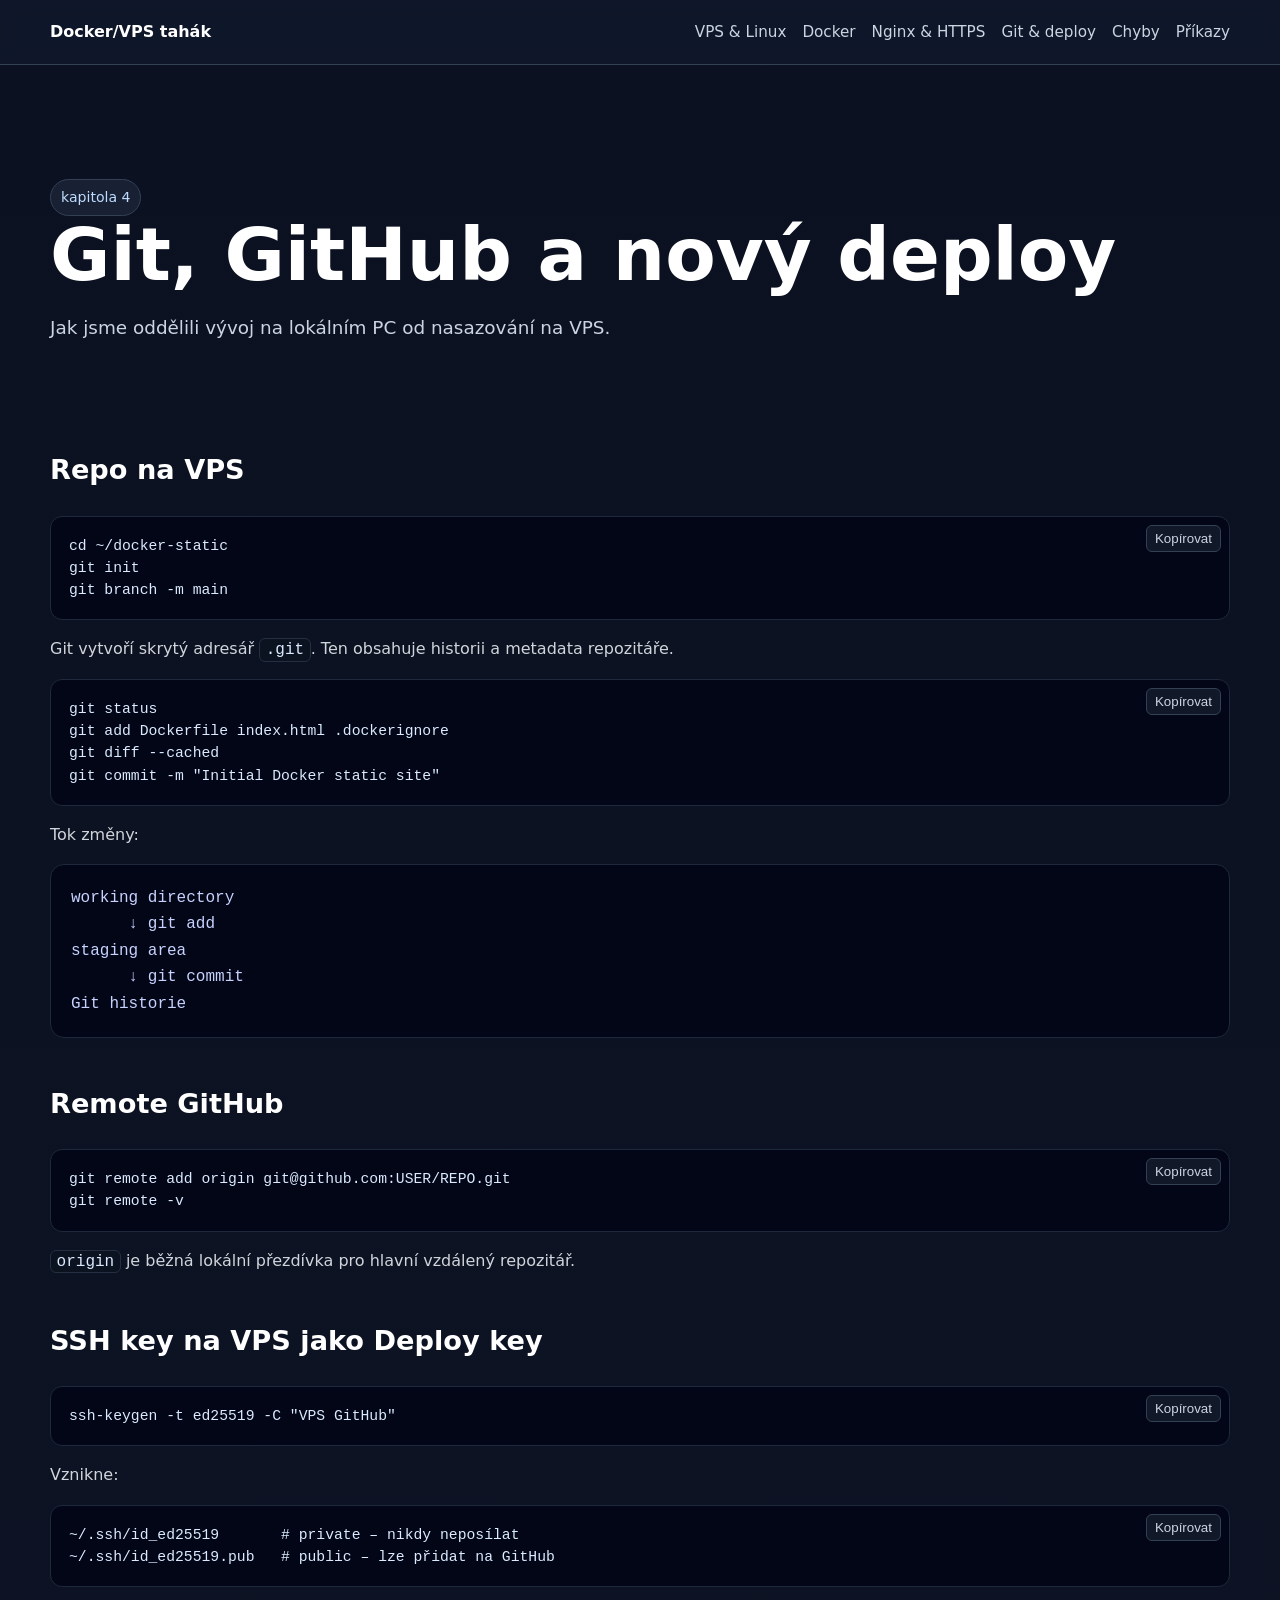
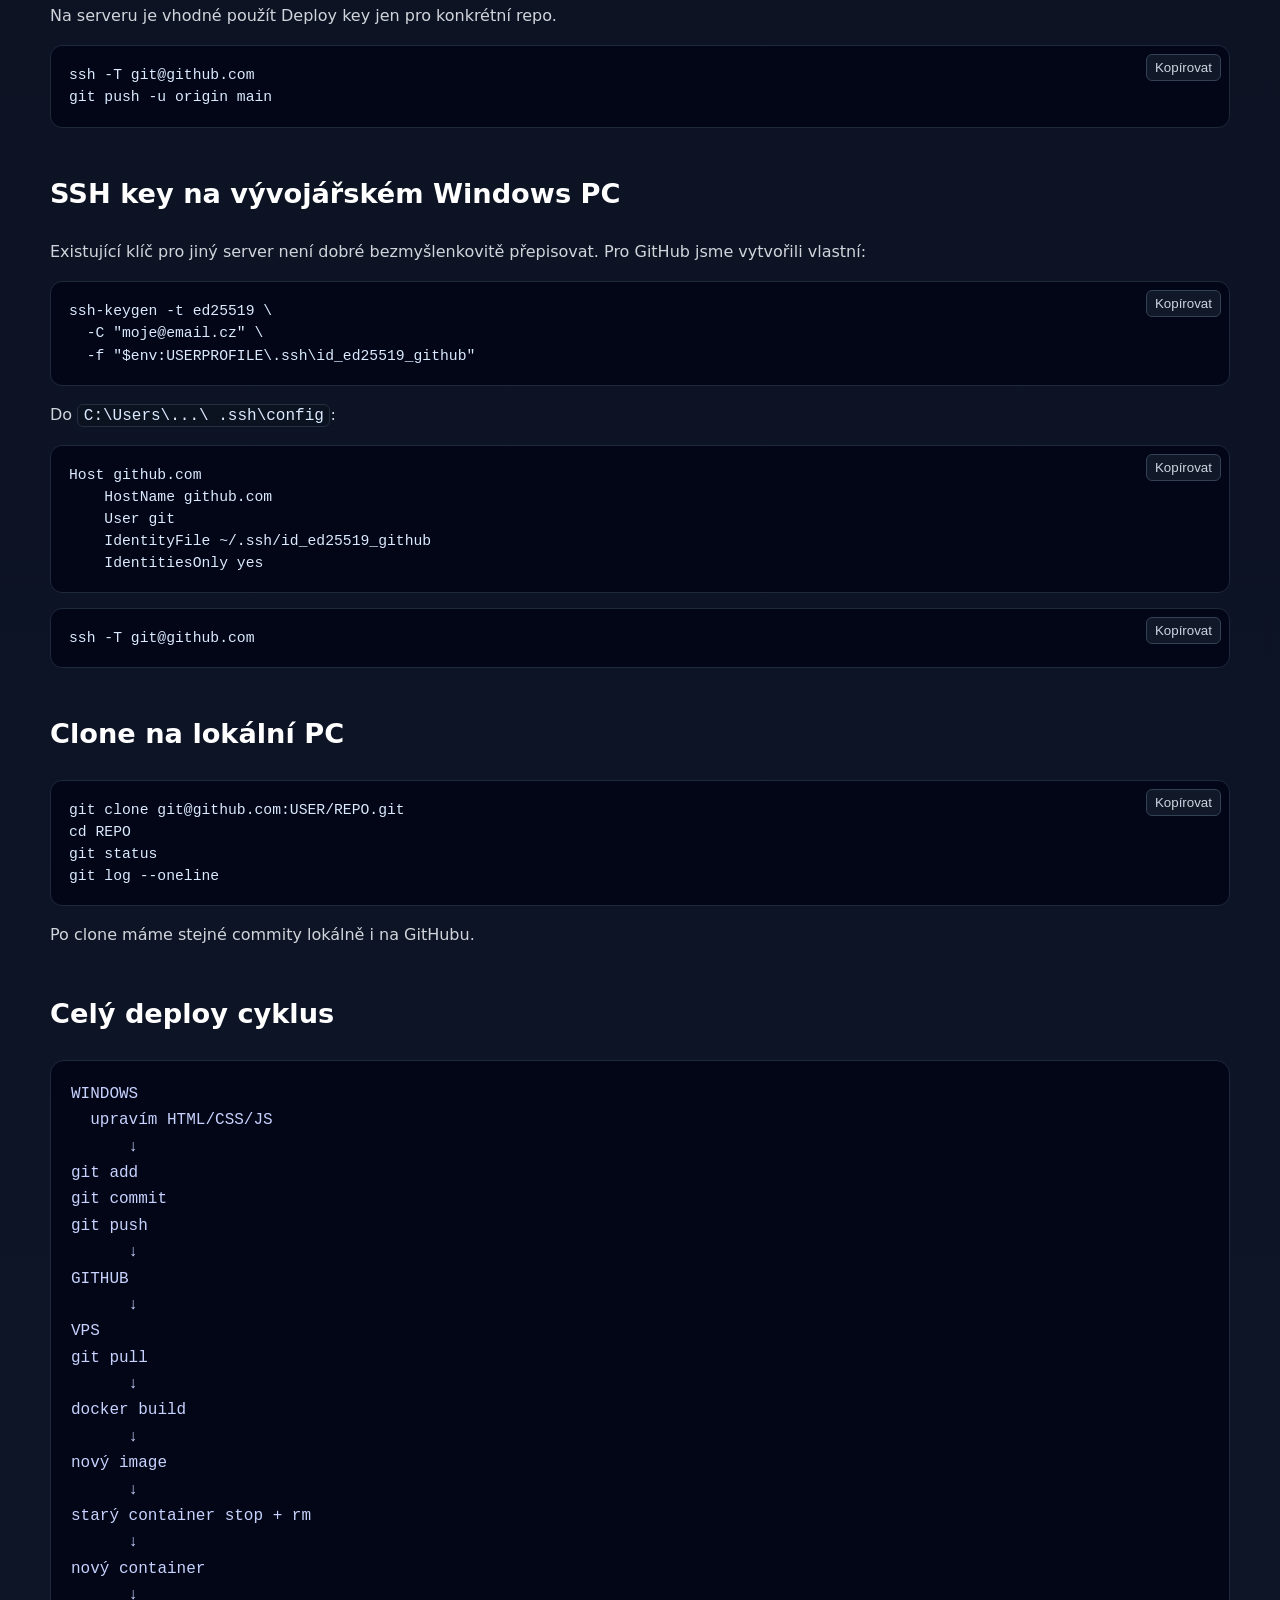
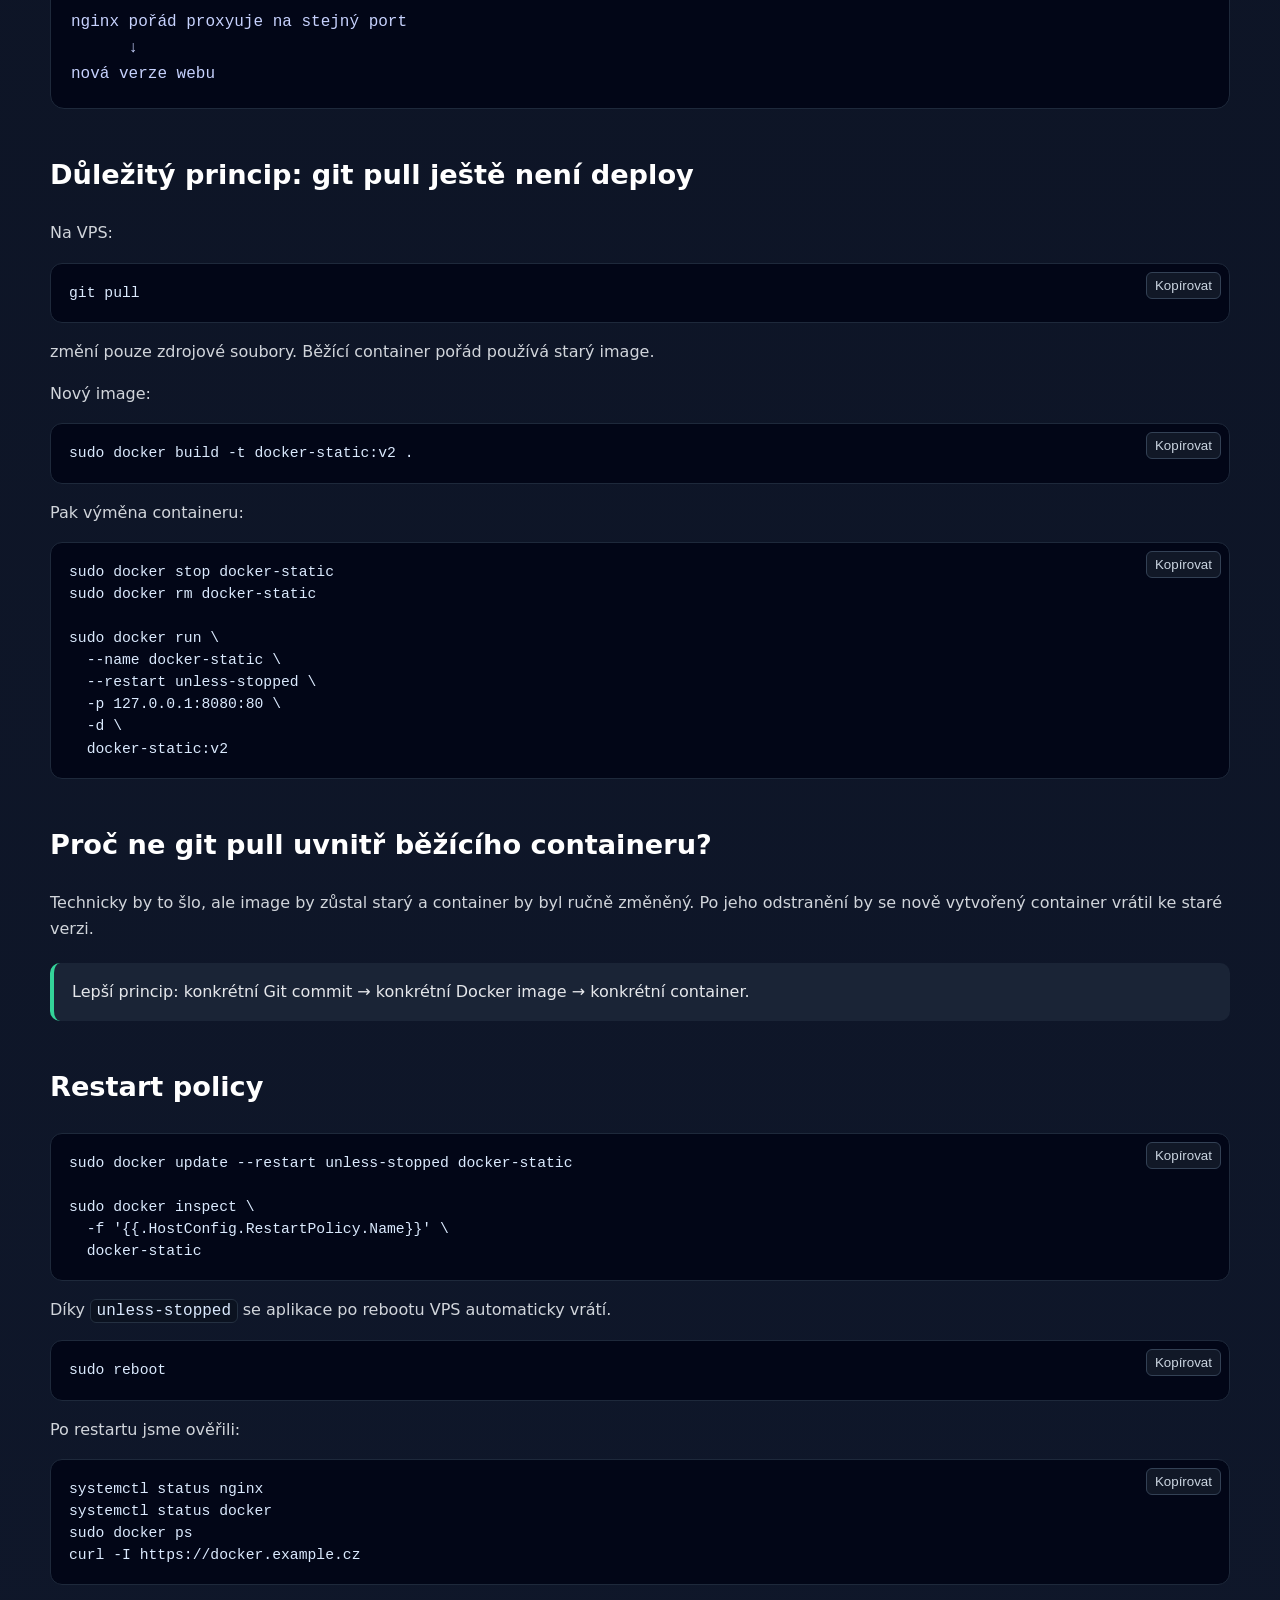
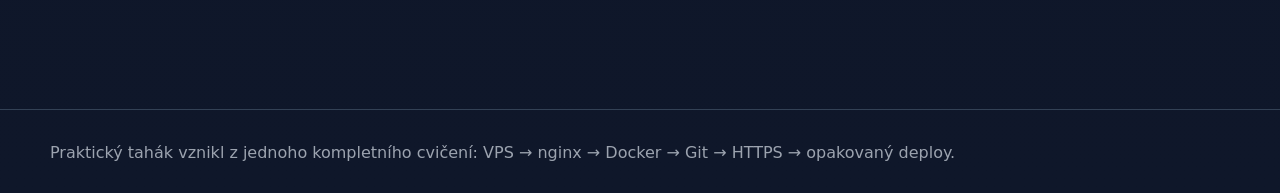
==== site/git-deploy.html @ 959956be "první commit, statické stránky projektu + css" ====
<!doctype html>
<html lang="cs">
<head>
  <meta charset="utf-8">
  <meta name="viewport" content="width=device-width,initial-scale=1">
  <title>Git & deploy – Docker/VPS tahák</title>
  <link rel="stylesheet" href="assets/style.css">
</head>
<body>

<header>
  <div class="wrap nav">
    <a class="brand" href="index.html">Docker/VPS tahák</a>
    <nav>
      <ul>
        <li><a href="vps-linux.html">VPS & Linux</a></li>
        <li><a href="docker.html">Docker</a></li>
        <li><a href="nginx-https.html">Nginx & HTTPS</a></li>
        <li><a href="git-deploy.html">Git & deploy</a></li>
        <li><a href="troubleshooting.html">Chyby</a></li>
        <li><a href="prikazy.html">Příkazy</a></li>
      </ul>
    </nav>
  </div>
</header>

<main class="wrap">

<section class="hero">
  <span class="badge">kapitola 4</span>
  <h1>Git, GitHub a nový deploy</h1>
  <p>Jak jsme oddělili vývoj na lokálním PC od nasazování na VPS.</p>
</section>

<section>
  <h2>Repo na VPS</h2>
  <pre><code>cd ~/docker-static
git init
git branch -m main</code></pre>
  <p>Git vytvoří skrytý adresář <code>.git</code>. Ten obsahuje historii a metadata repozitáře.</p>
  <pre><code>git status
git add Dockerfile index.html .dockerignore
git diff --cached
git commit -m "Initial Docker static site"</code></pre>
  <p>
    Tok změny:
  </p>
  <div class="arch">working directory
      ↓ git add
staging area
      ↓ git commit
Git historie</div>
</section>

<section>
  <h2>Remote GitHub</h2>
  <pre><code>git remote add origin git@github.com:USER/REPO.git
git remote -v</code></pre>
  <p>
    <code>origin</code> je běžná lokální přezdívka pro hlavní vzdálený repozitář.
  </p>
</section>

<section>
  <h2>SSH key na VPS jako Deploy key</h2>
  <pre><code>ssh-keygen -t ed25519 -C "VPS GitHub"</code></pre>
  <p>Vznikne:</p>
  <pre><code>~/.ssh/id_ed25519       # private – nikdy neposílat
~/.ssh/id_ed25519.pub   # public – lze přidat na GitHub</code></pre>
  <p>
    Na serveru je vhodné použít Deploy key jen pro konkrétní repo.
  </p>
  <pre><code>ssh -T git@github.com
git push -u origin main</code></pre>
</section>

<section>
  <h2>SSH key na vývojářském Windows PC</h2>
  <p>
    Existující klíč pro jiný server není dobré bezmyšlenkovitě přepisovat.
    Pro GitHub jsme vytvořili vlastní:
  </p>
  <pre><code>ssh-keygen -t ed25519 \
  -C "moje@email.cz" \
  -f "$env:USERPROFILE\.ssh\id_ed25519_github"</code></pre>
  <p>Do <code>C:\Users\...\ .ssh\config</code>:</p>
  <pre><code>Host github.com
    HostName github.com
    User git
    IdentityFile ~/.ssh/id_ed25519_github
    IdentitiesOnly yes</code></pre>
  <pre><code>ssh -T git@github.com</code></pre>
</section>

<section>
  <h2>Clone na lokální PC</h2>
  <pre><code>git clone git@github.com:USER/REPO.git
cd REPO
git status
git log --oneline</code></pre>
  <p>
    Po clone máme stejné commity lokálně i na GitHubu.
  </p>
</section>

<section>
  <h2>Celý deploy cyklus</h2>
  <div class="arch">WINDOWS
  upravím HTML/CSS/JS
      ↓
git add
git commit
git push
      ↓
GITHUB
      ↓
VPS
git pull
      ↓
docker build
      ↓
nový image
      ↓
starý container stop + rm
      ↓
nový container
      ↓
nginx pořád proxyuje na stejný port
      ↓
nová verze webu</div>
</section>

<section>
  <h2>Důležitý princip: git pull ještě není deploy</h2>
  <p>Na VPS:</p>
  <pre><code>git pull</code></pre>
  <p>změní pouze zdrojové soubory. Běžící container pořád používá starý image.</p>
  <p>Nový image:</p>
  <pre><code>sudo docker build -t docker-static:v2 .</code></pre>
  <p>Pak výměna containeru:</p>
  <pre><code>sudo docker stop docker-static
sudo docker rm docker-static

sudo docker run \
  --name docker-static \
  --restart unless-stopped \
  -p 127.0.0.1:8080:80 \
  -d \
  docker-static:v2</code></pre>
</section>

<section>
  <h2>Proč ne git pull uvnitř běžícího containeru?</h2>
  <p>
    Technicky by to šlo, ale image by zůstal starý a container by byl ručně změněný.
    Po jeho odstranění by se nově vytvořený container vrátil ke staré verzi.
  </p>
  <div class="callout good">
    Lepší princip: konkrétní Git commit → konkrétní Docker image → konkrétní container.
  </div>
</section>

<section>
  <h2>Restart policy</h2>
  <pre><code>sudo docker update --restart unless-stopped docker-static

sudo docker inspect \
  -f '{{.HostConfig.RestartPolicy.Name}}' \
  docker-static</code></pre>
  <p>
    Díky <code>unless-stopped</code> se aplikace po rebootu VPS automaticky vrátí.
  </p>
  <pre><code>sudo reboot</code></pre>
  <p>Po restartu jsme ověřili:</p>
  <pre><code>systemctl status nginx
systemctl status docker
sudo docker ps
curl -I https://docker.example.cz</code></pre>
</section>

</main>

<footer class="footer">
  <div class="wrap">
    Praktický tahák vznikl z jednoho kompletního cvičení: VPS → nginx → Docker → Git → HTTPS → opakovaný deploy.
  </div>
</footer>
<script src="assets/app.js"></script>

</body>
</html>
---- site/assets/style.css ----
:root {
  --bg: #0f172a;
  --panel: #111827;
  --panel-2: #1f2937;
  --text: #e5e7eb;
  --muted: #9ca3af;
  --accent: #60a5fa;
  --accent-2: #34d399;
  --warn: #fbbf24;
  --danger: #f87171;
  --border: #334155;
  --code: #020617;
  --max: 1180px;
}
* { box-sizing: border-box; }
html { scroll-behavior: smooth; }
body {
  margin: 0;
  font-family: Inter, ui-sans-serif, system-ui, -apple-system, BlinkMacSystemFont, "Segoe UI", sans-serif;
  background: linear-gradient(180deg, #0b1120 0%, var(--bg) 100%);
  color: var(--text);
  line-height: 1.65;
}
a { color: #93c5fd; text-decoration: none; }
a:hover { text-decoration: underline; }
.wrap { width: min(var(--max), calc(100% - 32px)); margin: 0 auto; }
header {
  border-bottom: 1px solid var(--border);
  background: rgba(15, 23, 42, .94);
  position: sticky;
  top: 0;
  z-index: 10;
  backdrop-filter: blur(8px);
}
.nav {
  display: flex;
  align-items: center;
  justify-content: space-between;
  gap: 24px;
  min-height: 64px;
}
.brand { font-weight: 800; color: white; }
nav ul { list-style: none; display: flex; gap: 16px; padding: 0; margin: 0; flex-wrap: wrap; }
nav a { color: #cbd5e1; font-size: .95rem; }
.hero { padding: 70px 0 42px; }
.hero h1 { font-size: clamp(2.2rem, 7vw, 4.6rem); line-height: 1.05; margin: 0 0 20px; }
.hero p { max-width: 850px; color: #cbd5e1; font-size: 1.15rem; }
.badge {
  display: inline-block; padding: 6px 10px; border: 1px solid var(--border);
  border-radius: 999px; color: #bfdbfe; background: rgba(30, 41, 59, .7); font-size: .88rem;
}
main { padding-bottom: 80px; }
section { margin: 44px 0; }
h1,h2,h3 { color: white; }
h2 { margin-top: 0; font-size: 1.7rem; }
h3 { margin-top: 30px; }
p, li { color: #d1d5db; }
.grid {
  display: grid;
  grid-template-columns: repeat(2, minmax(0, 1fr));
  gap: 18px;
}
.card {
  background: rgba(17,24,39,.88);
  border: 1px solid var(--border);
  border-radius: 16px;
  padding: 22px;
}
.card h3 { margin-top: 0; }
.callout {
  border-left: 4px solid var(--accent);
  background: rgba(30,41,59,.75);
  padding: 16px 18px;
  border-radius: 10px;
  margin: 20px 0;
}
.callout.warn { border-left-color: var(--warn); }
.callout.good { border-left-color: var(--accent-2); }
.callout.danger { border-left-color: var(--danger); }
pre {
  position: relative;
  overflow-x: auto;
  background: var(--code);
  border: 1px solid #1e293b;
  border-radius: 12px;
  padding: 18px;
  color: #dbeafe;
  line-height: 1.5;
  font-size: .92rem;
}
code { font-family: "Cascadia Code", "SFMono-Regular", Consolas, monospace; }
:not(pre) > code {
  background: #0b1220;
  border: 1px solid #243041;
  padding: .1em .35em;
  border-radius: 6px;
  color: #dbeafe;
}
table {
  width: 100%;
  border-collapse: collapse;
  background: rgba(17,24,39,.72);
  border-radius: 12px;
  overflow: hidden;
}
th, td {
  border-bottom: 1px solid var(--border);
  padding: 12px 14px;
  text-align: left;
  vertical-align: top;
}
th { background: #1e293b; color: white; }
.arch {
  white-space: pre;
  overflow-x: auto;
  font-family: "Cascadia Code", Consolas, monospace;
  background: #020617;
  border: 1px solid #1e293b;
  padding: 20px;
  border-radius: 14px;
  color: #c7d2fe;
}
.step {
  display: grid;
  grid-template-columns: 42px 1fr;
  gap: 12px;
  margin: 16px 0;
}
.step-num {
  width: 34px; height: 34px; border-radius: 50%;
  display: grid; place-items: center;
  background: #1d4ed8; color: white; font-weight: 800;
}
.kbd {
  display: inline-block; padding: 1px 6px; border: 1px solid #475569;
  border-bottom-width: 3px; border-radius: 5px; background: #111827; color: white;
  font-family: monospace; font-size: .9em;
}
.footer {
  border-top: 1px solid var(--border);
  padding: 30px 0;
  color: var(--muted);
}
.toc ul { columns: 2; padding-left: 20px; }
.small { color: var(--muted); font-size: .92rem; }
@media (max-width: 800px) {
  .nav { align-items: flex-start; flex-direction: column; padding: 14px 0; }
  .grid { grid-template-columns: 1fr; }
  .toc ul { columns: 1; }
  .hero { padding-top: 42px; }
}
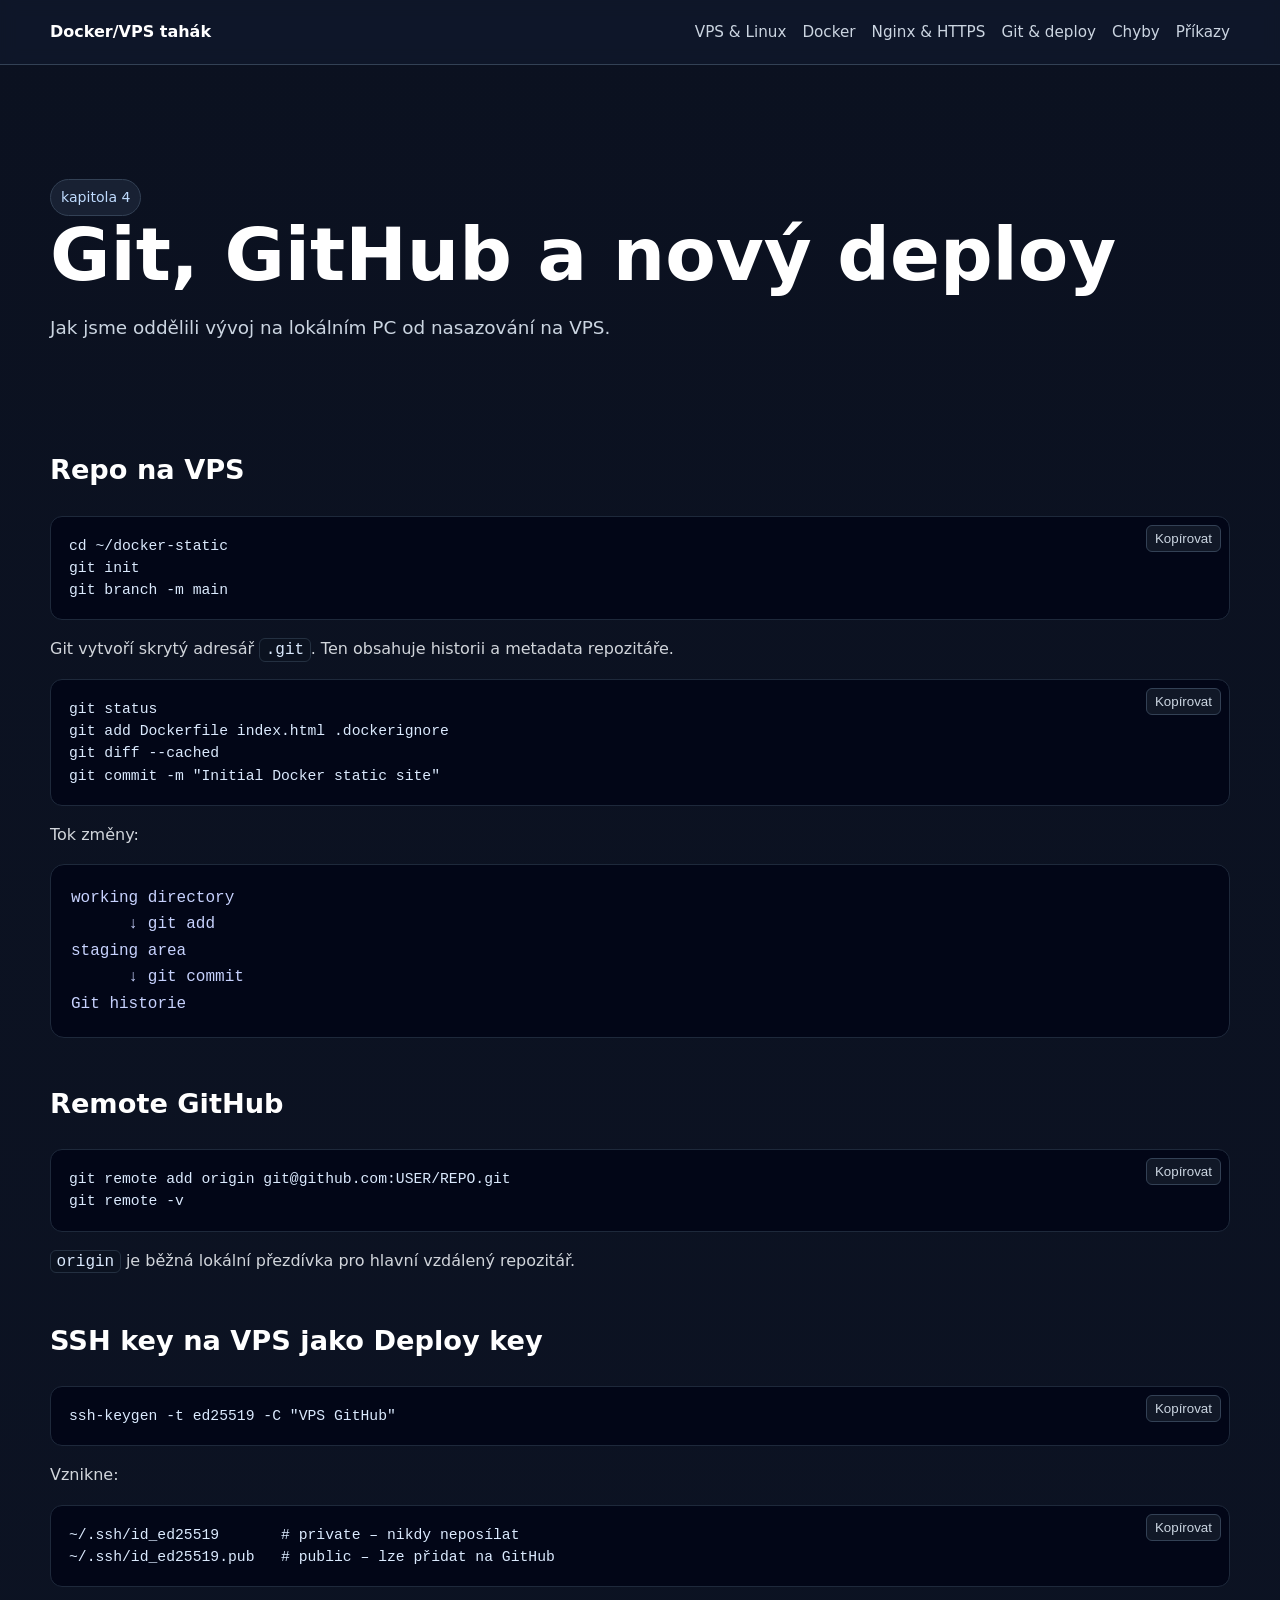
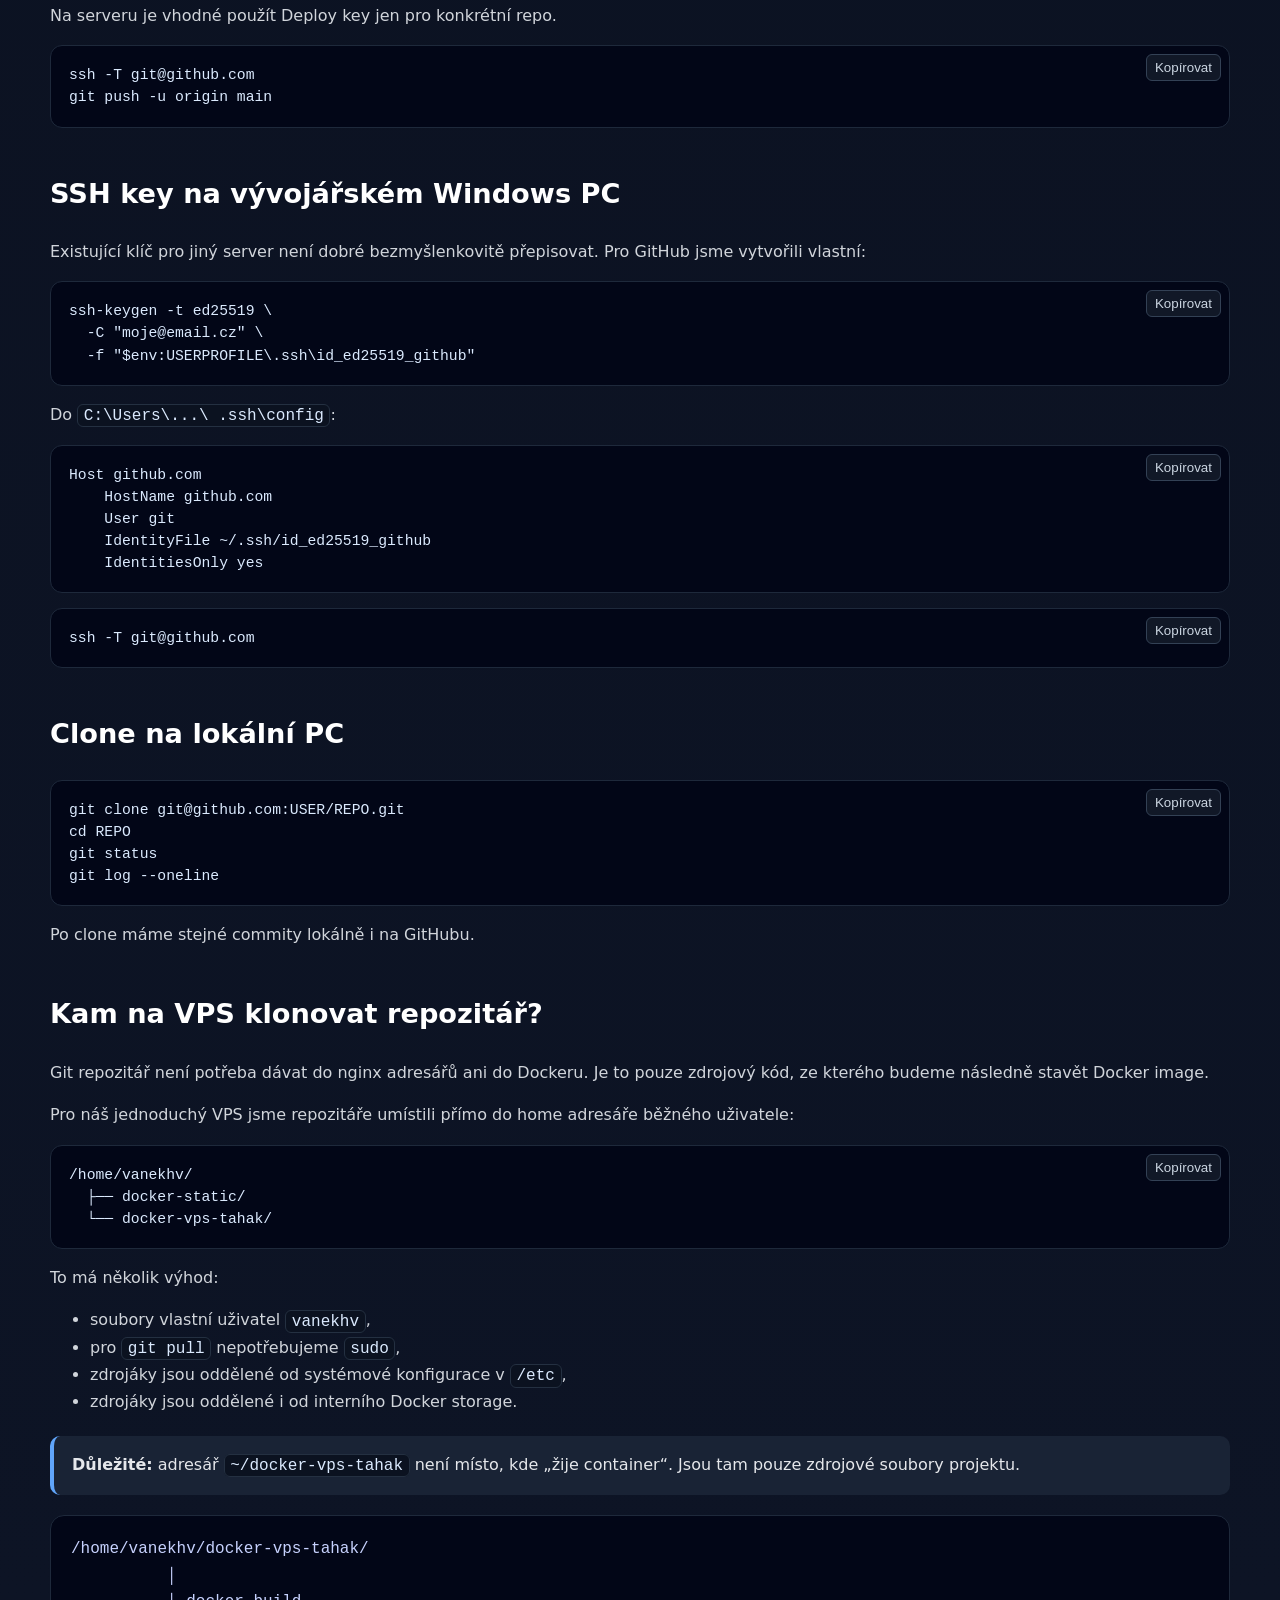
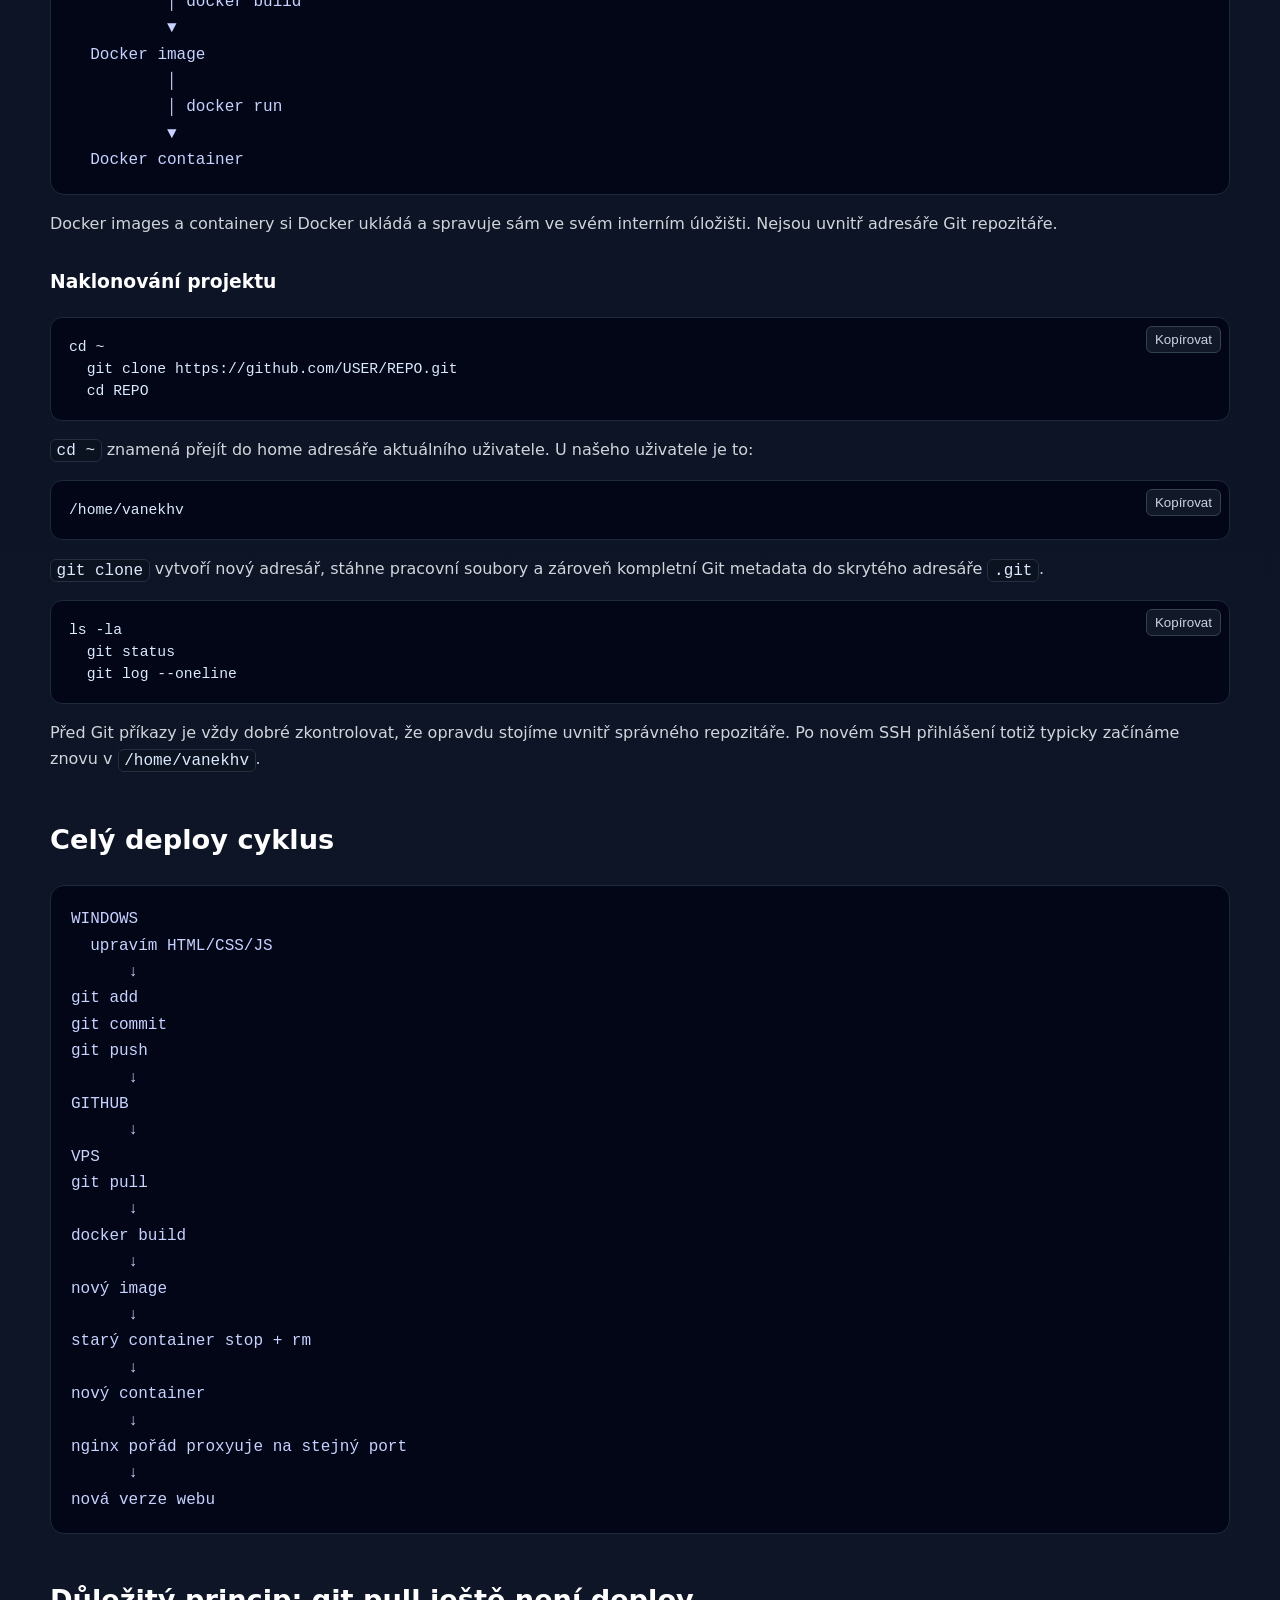
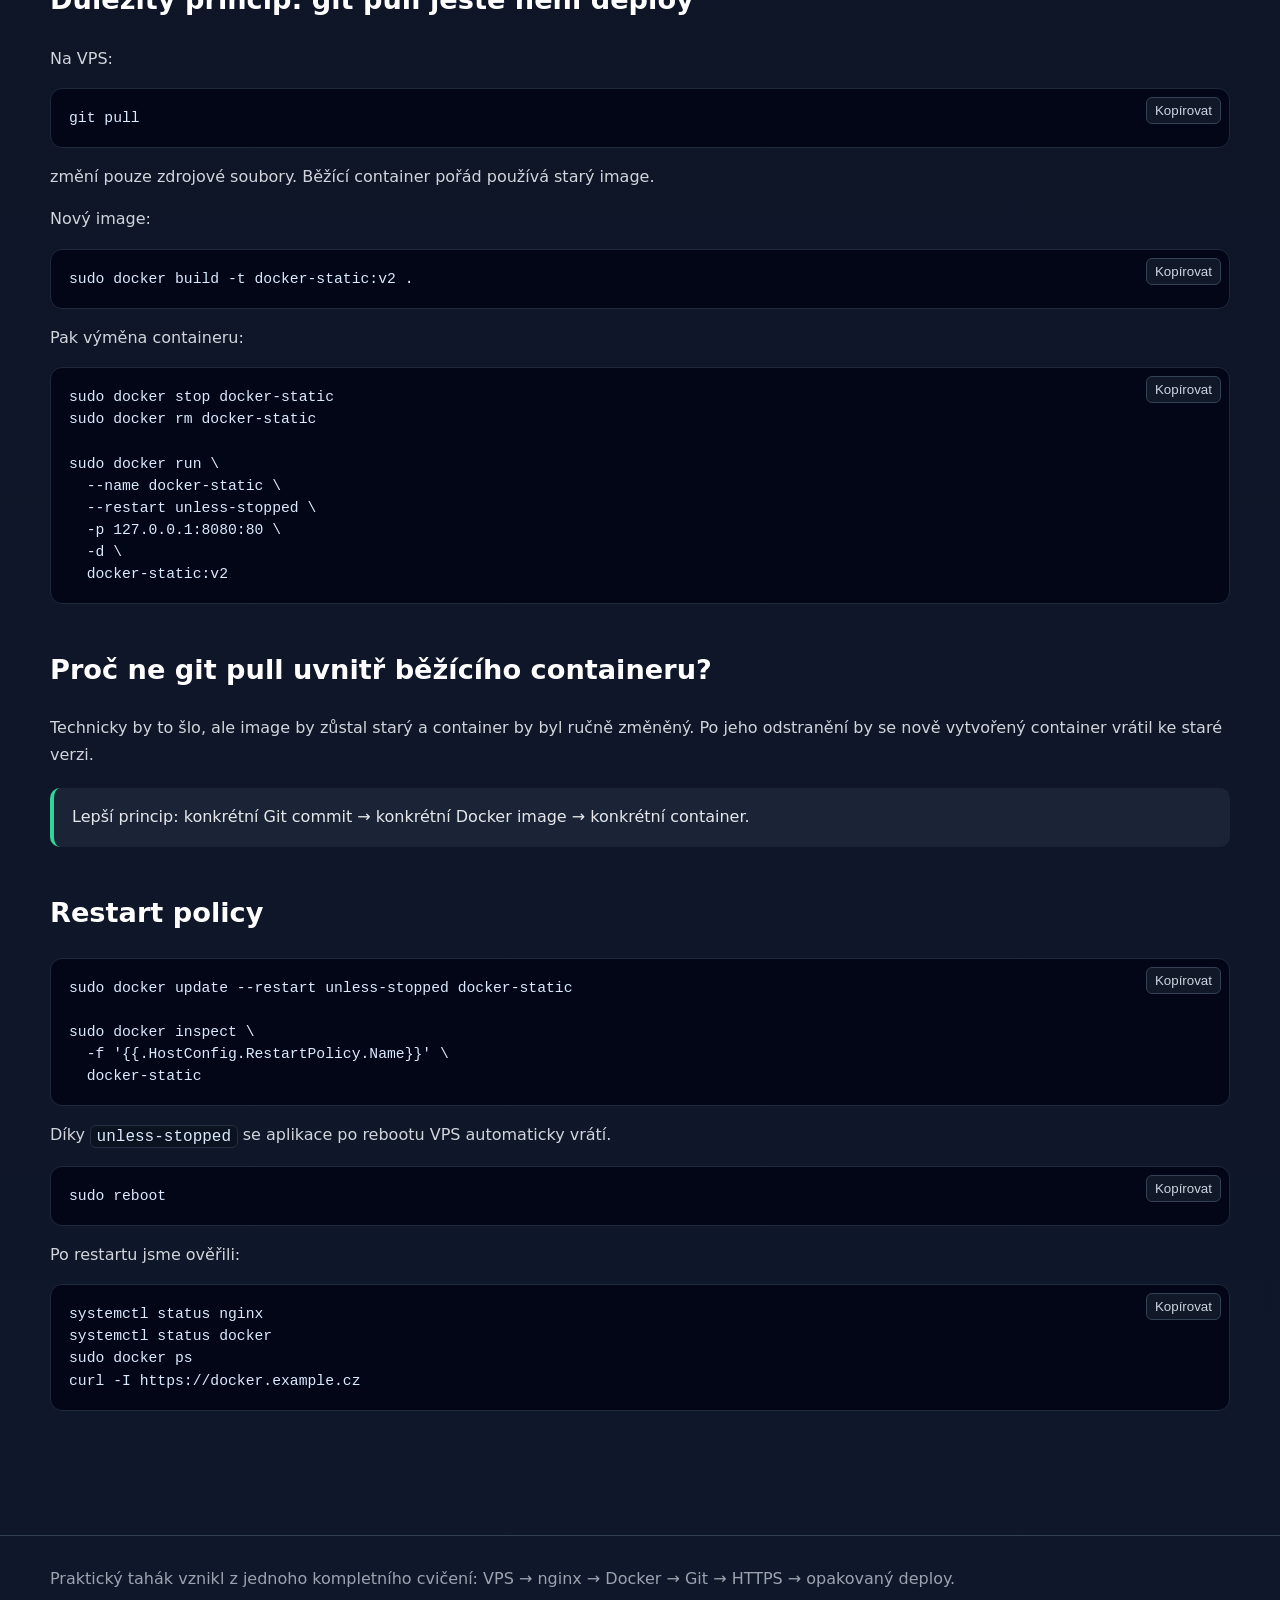
==== commit 2c04ce82: "úpravy taháčku" ====
--- a/site/git-deploy.html
+++ b/site/git-deploy.html
@@ -104,6 +104,84 @@
 </section>
 
 <section>
+    <h2>Kam na VPS klonovat repozitář?</h2>
+
+    <p>
+      Git repozitář není potřeba dávat do nginx adresářů ani do Dockeru.
+      Je to pouze zdrojový kód, ze kterého budeme následně stavět Docker image.
+    </p>
+
+    <p>
+      Pro náš jednoduchý VPS jsme repozitáře umístili přímo do home adresáře
+      běžného uživatele:
+    </p>
+
+    <pre><code>/home/vanekhv/
+  ├── docker-static/
+  └── docker-vps-tahak/</code></pre>
+
+    <p>
+      To má několik výhod:
+    </p>
+
+    <ul>
+      <li>soubory vlastní uživatel <code>vanekhv</code>,</li>
+      <li>pro <code>git pull</code> nepotřebujeme <code>sudo</code>,</li>
+      <li>zdrojáky jsou oddělené od systémové konfigurace v <code>/etc</code>,</li>
+      <li>zdrojáky jsou oddělené i od interního Docker storage.</li>
+    </ul>
+
+    <div class="callout">
+      <strong>Důležité:</strong>
+      adresář <code>~/docker-vps-tahak</code> není místo, kde „žije container“.
+      Jsou tam pouze zdrojové soubory projektu.
+    </div>
+
+    <div class="arch">/home/vanekhv/docker-vps-tahak/
+          │
+          │ docker build
+          ▼
+  Docker image
+          │
+          │ docker run
+          ▼
+  Docker container</div>
+
+    <p>
+      Docker images a containery si Docker ukládá a spravuje sám ve svém
+      interním úložišti. Nejsou uvnitř adresáře Git repozitáře.
+    </p>
+
+    <h3>Naklonování projektu</h3>
+
+    <pre><code>cd ~
+  git clone https://github.com/USER/REPO.git
+  cd REPO</code></pre>
+
+    <p>
+      <code>cd ~</code> znamená přejít do home adresáře aktuálního uživatele.
+      U našeho uživatele je to:
+    </p>
+
+    <pre><code>/home/vanekhv</code></pre>
+
+    <p>
+      <code>git clone</code> vytvoří nový adresář, stáhne pracovní soubory
+      a zároveň kompletní Git metadata do skrytého adresáře <code>.git</code>.
+    </p>
+
+    <pre><code>ls -la
+  git status
+  git log --oneline</code></pre>
+
+    <p>
+      Před Git příkazy je vždy dobré zkontrolovat, že opravdu stojíme
+      uvnitř správného repozitáře. Po novém SSH přihlášení totiž typicky
+      začínáme znovu v <code>/home/vanekhv</code>.
+    </p>
+</section>
+
+<section>
   <h2>Celý deploy cyklus</h2>
   <div class="arch">WINDOWS
   upravím HTML/CSS/JS
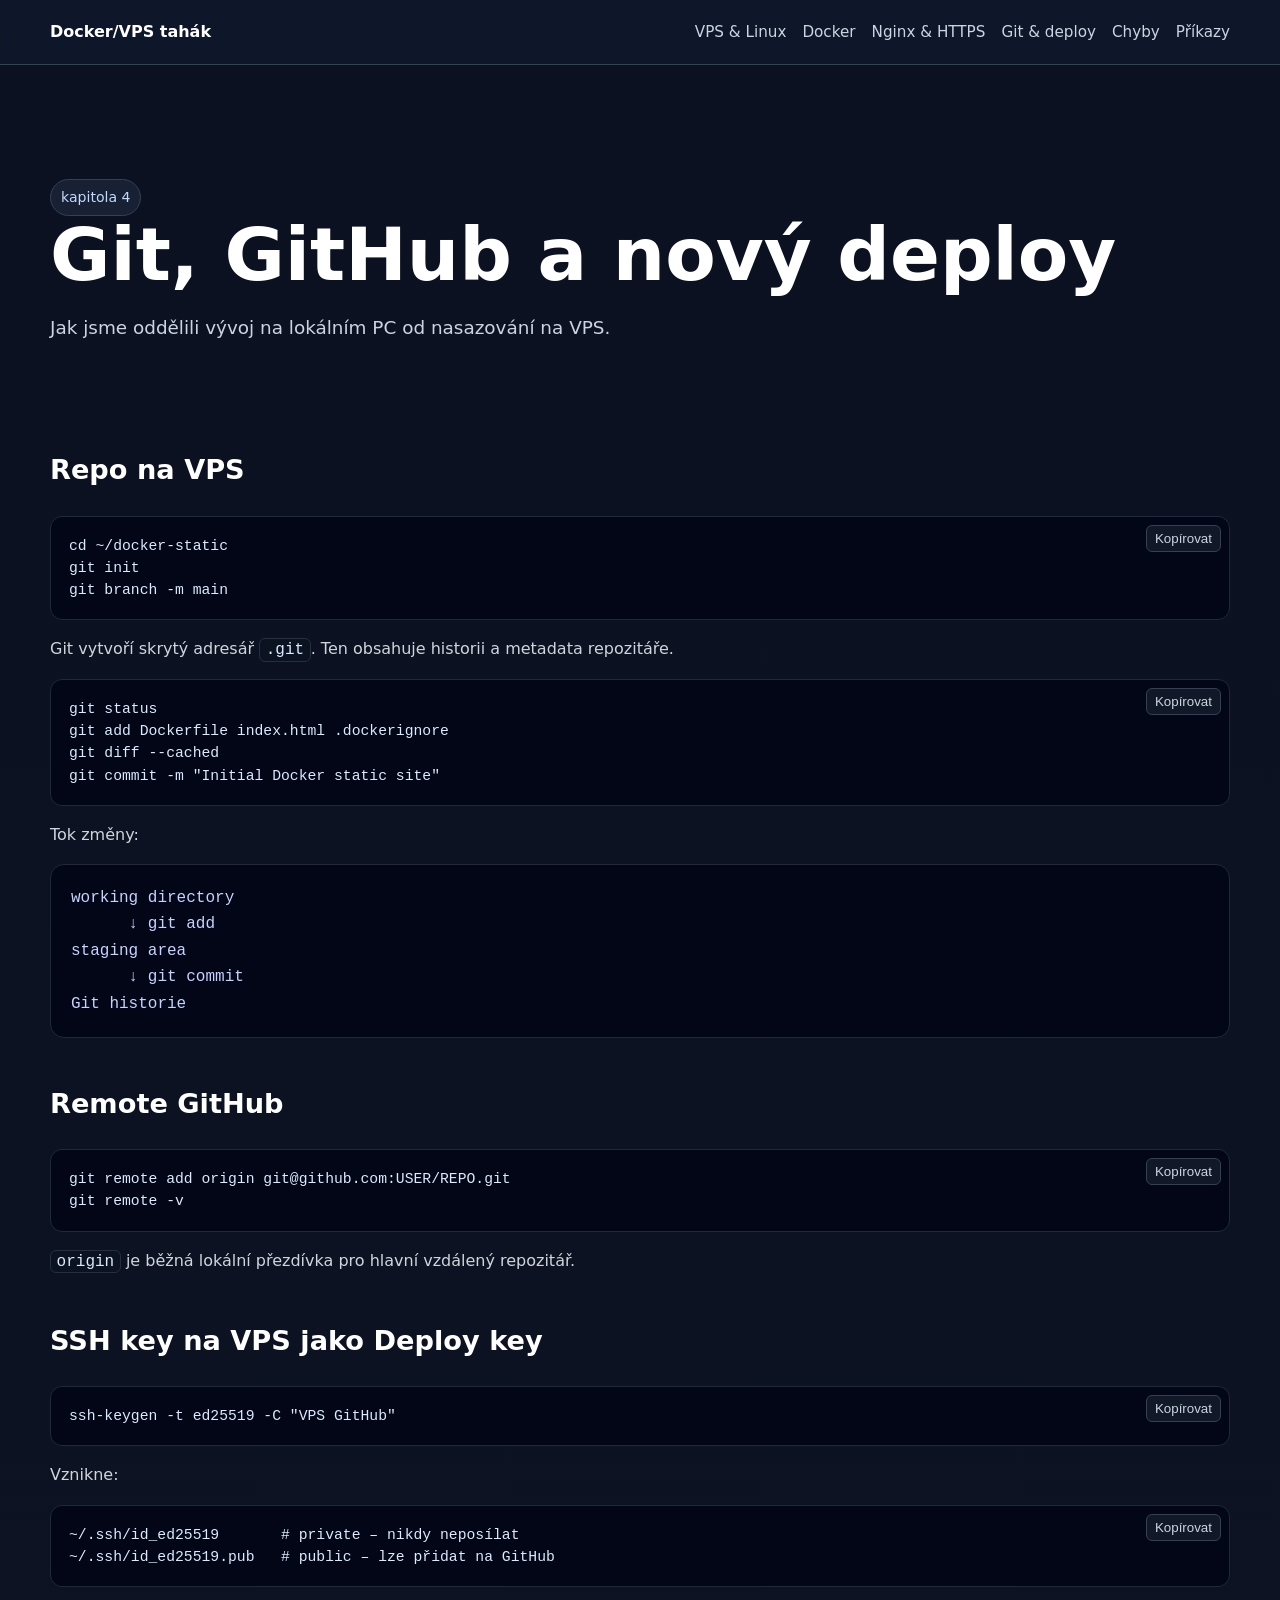
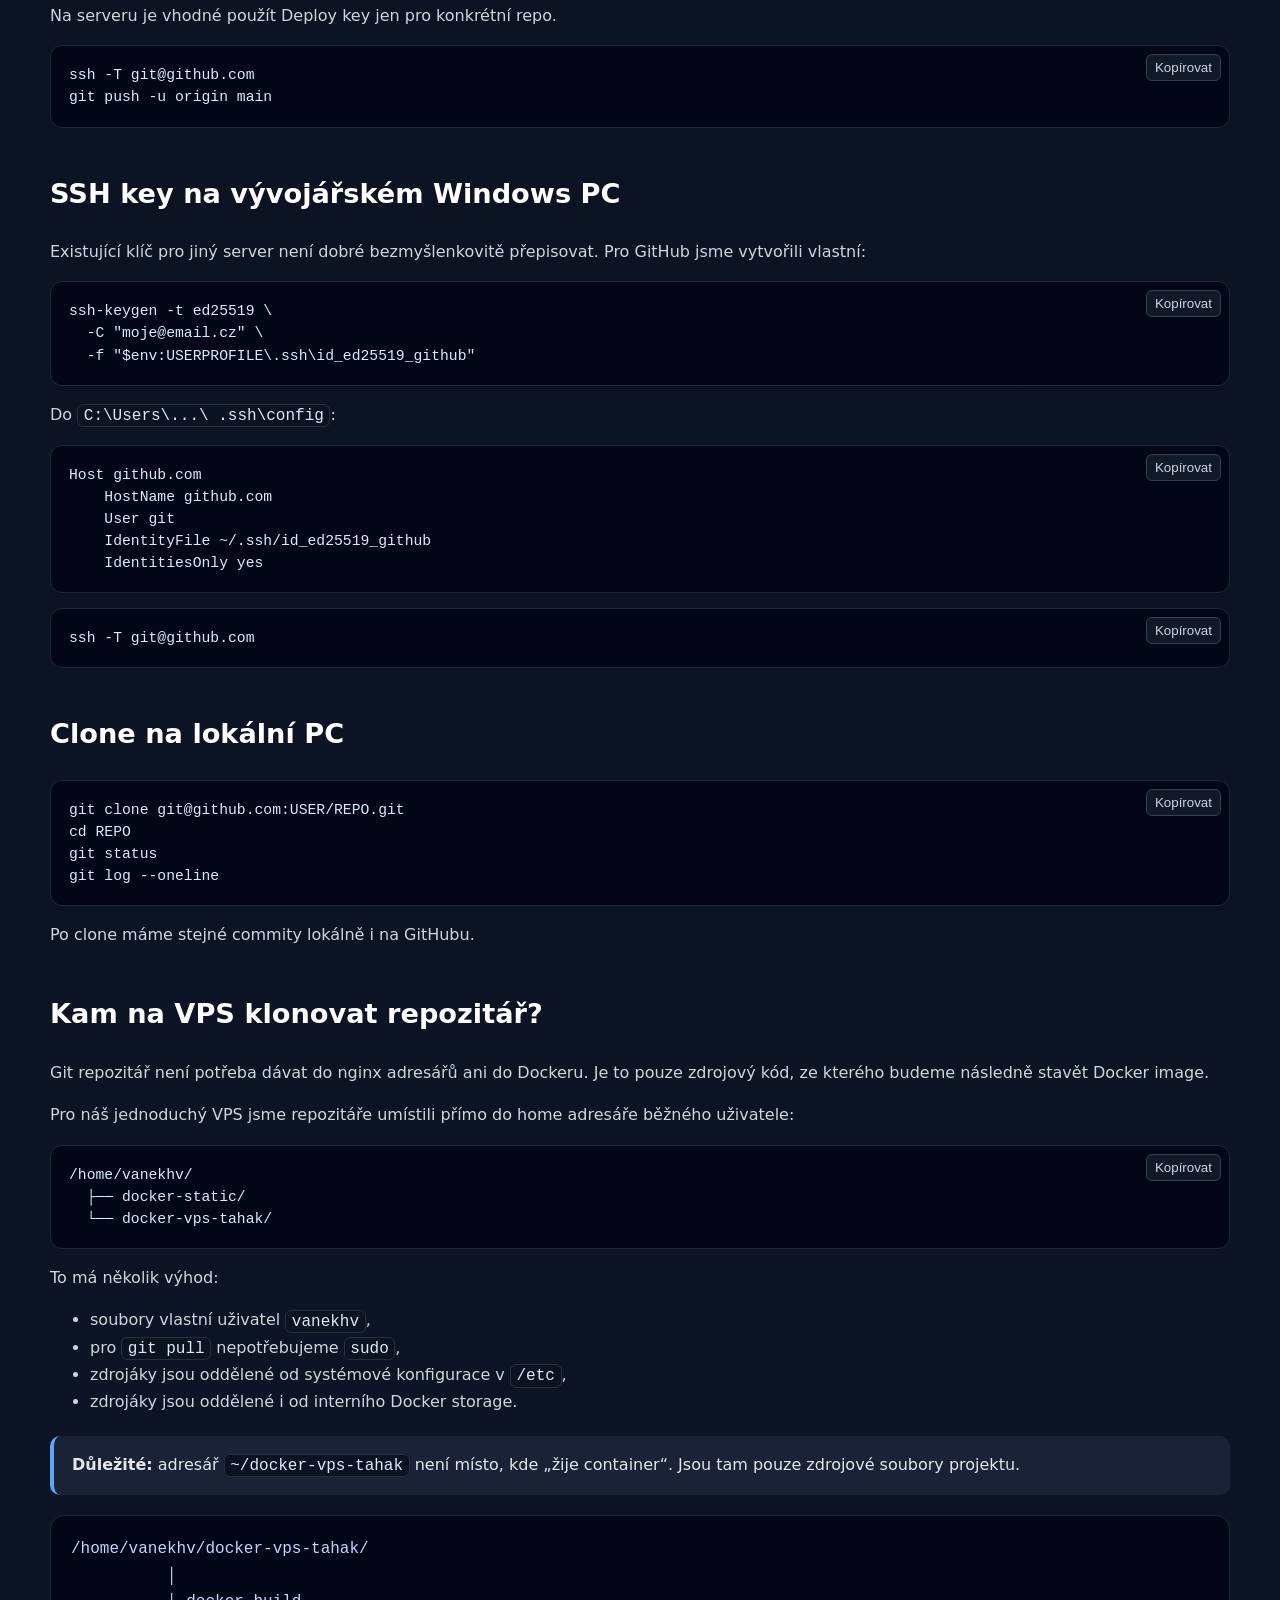
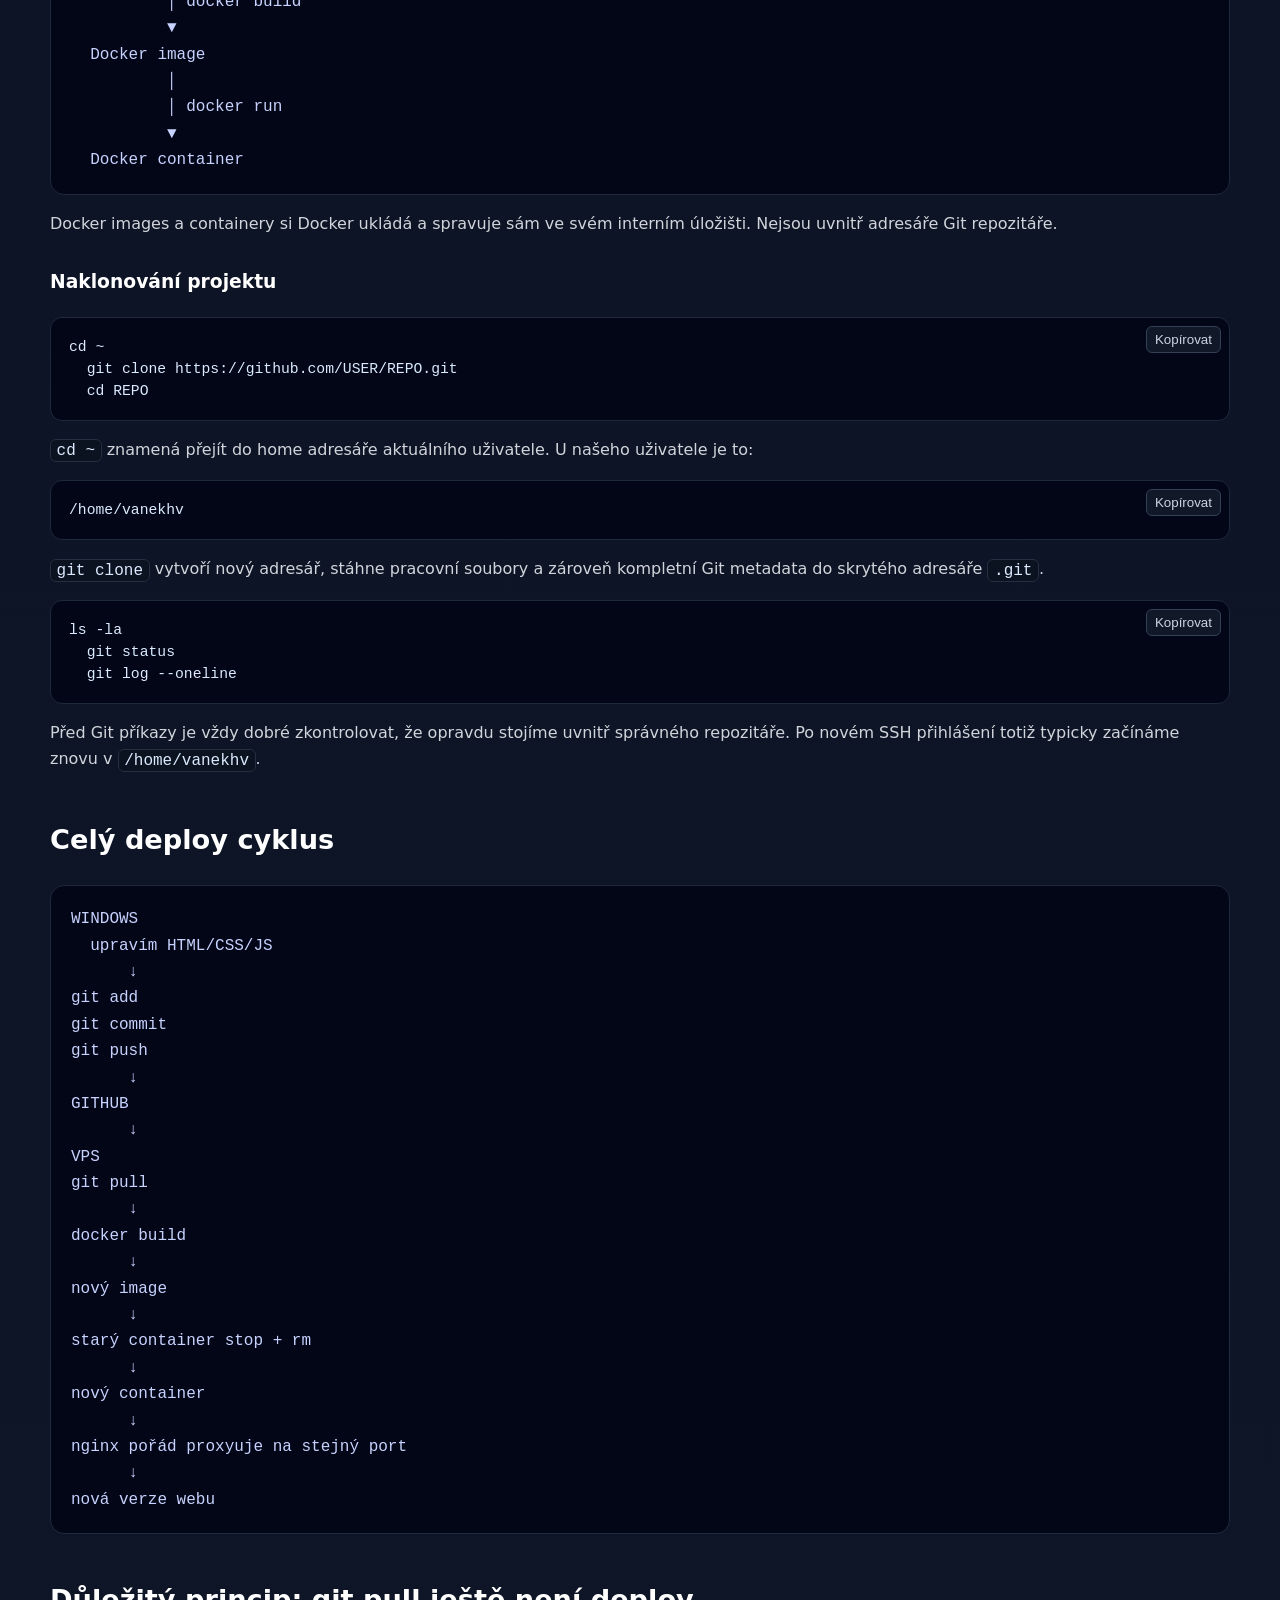
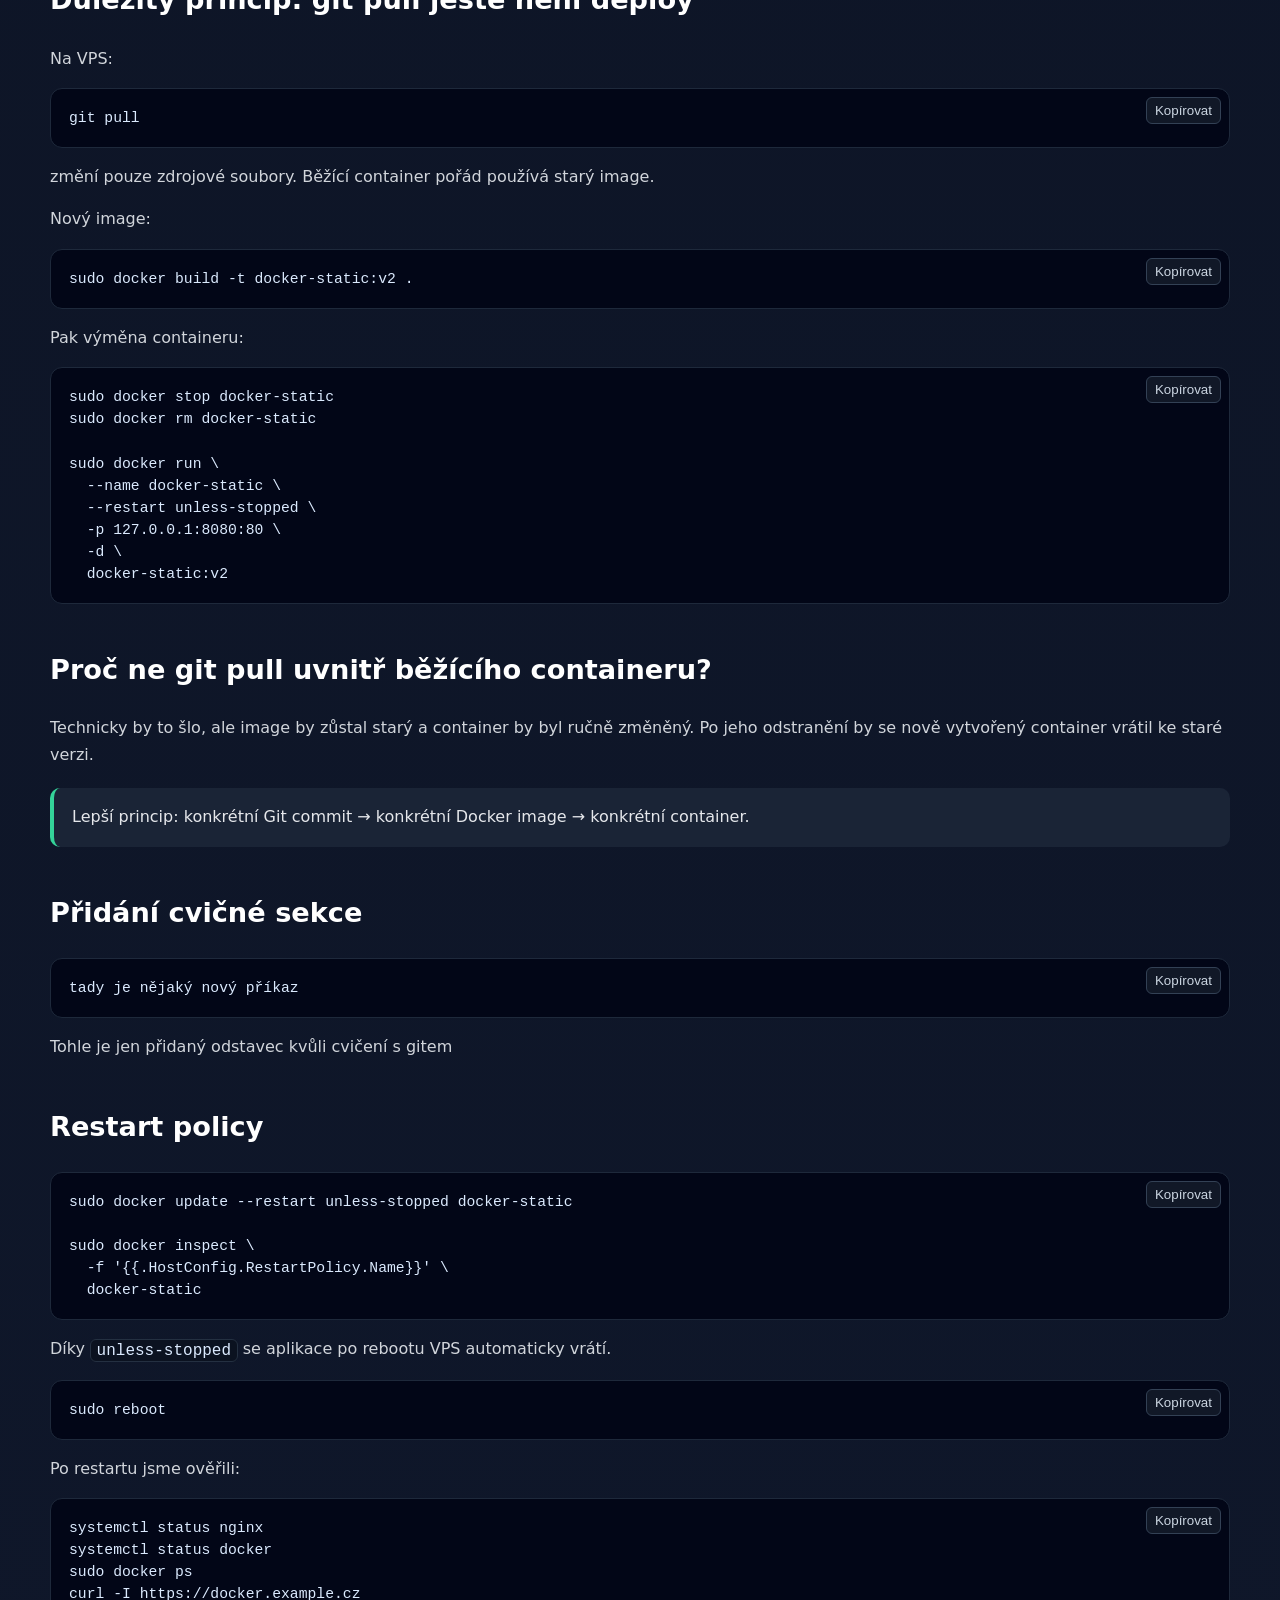
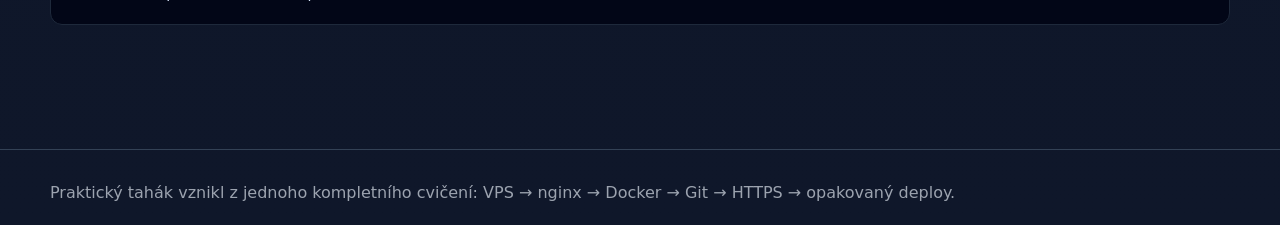
==== commit 5659755f: "přidán cvičný odstavec" ====
--- a/site/git-deploy.html
+++ b/site/git-deploy.html
@@ -239,6 +239,15 @@
 </section>
 
 <section>
+  <h2>Přidání cvičné sekce</h2>
+  <pre><code>tady je nějaký nový příkaz</code></pre>
+  <p>
+    Tohle je jen přidaný odstavec kvůli cvičení s gitem
+  </p>
+
+</section>
+
+<section>
   <h2>Restart policy</h2>
   <pre><code>sudo docker update --restart unless-stopped docker-static
 
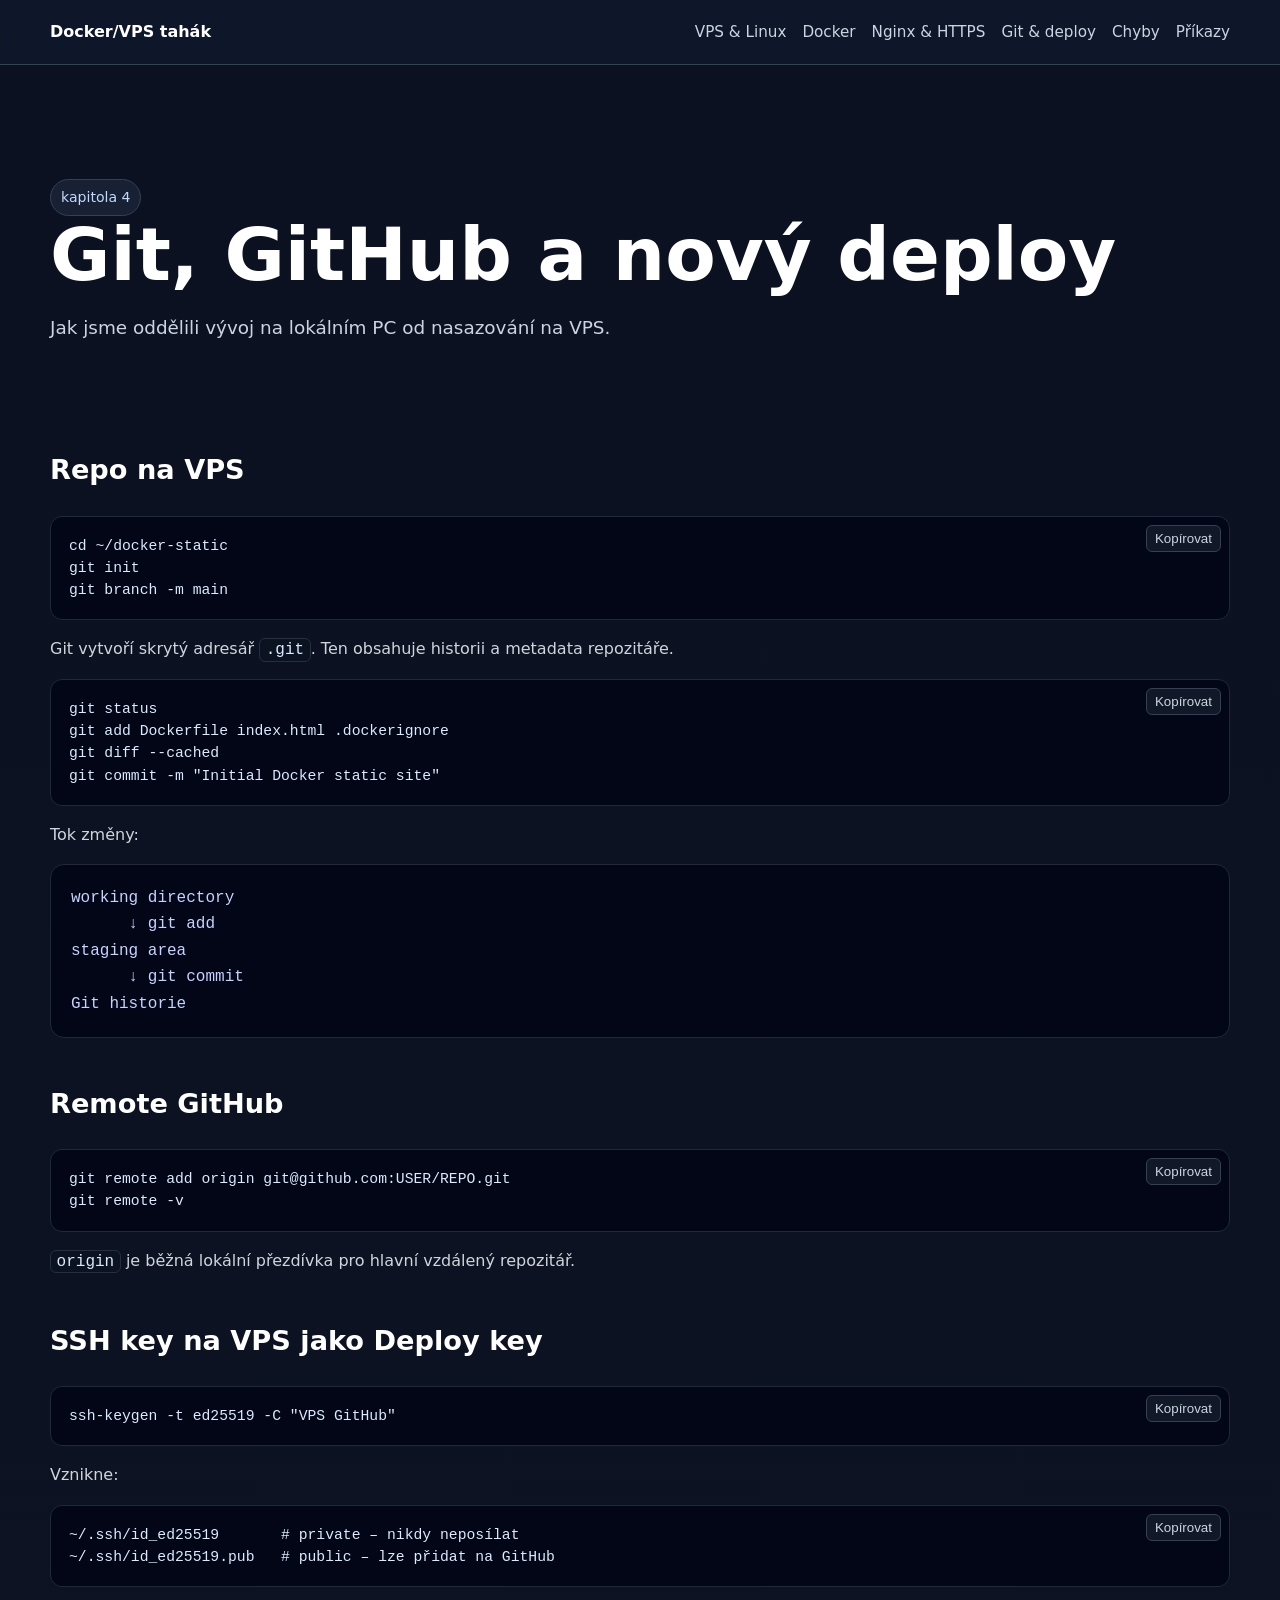
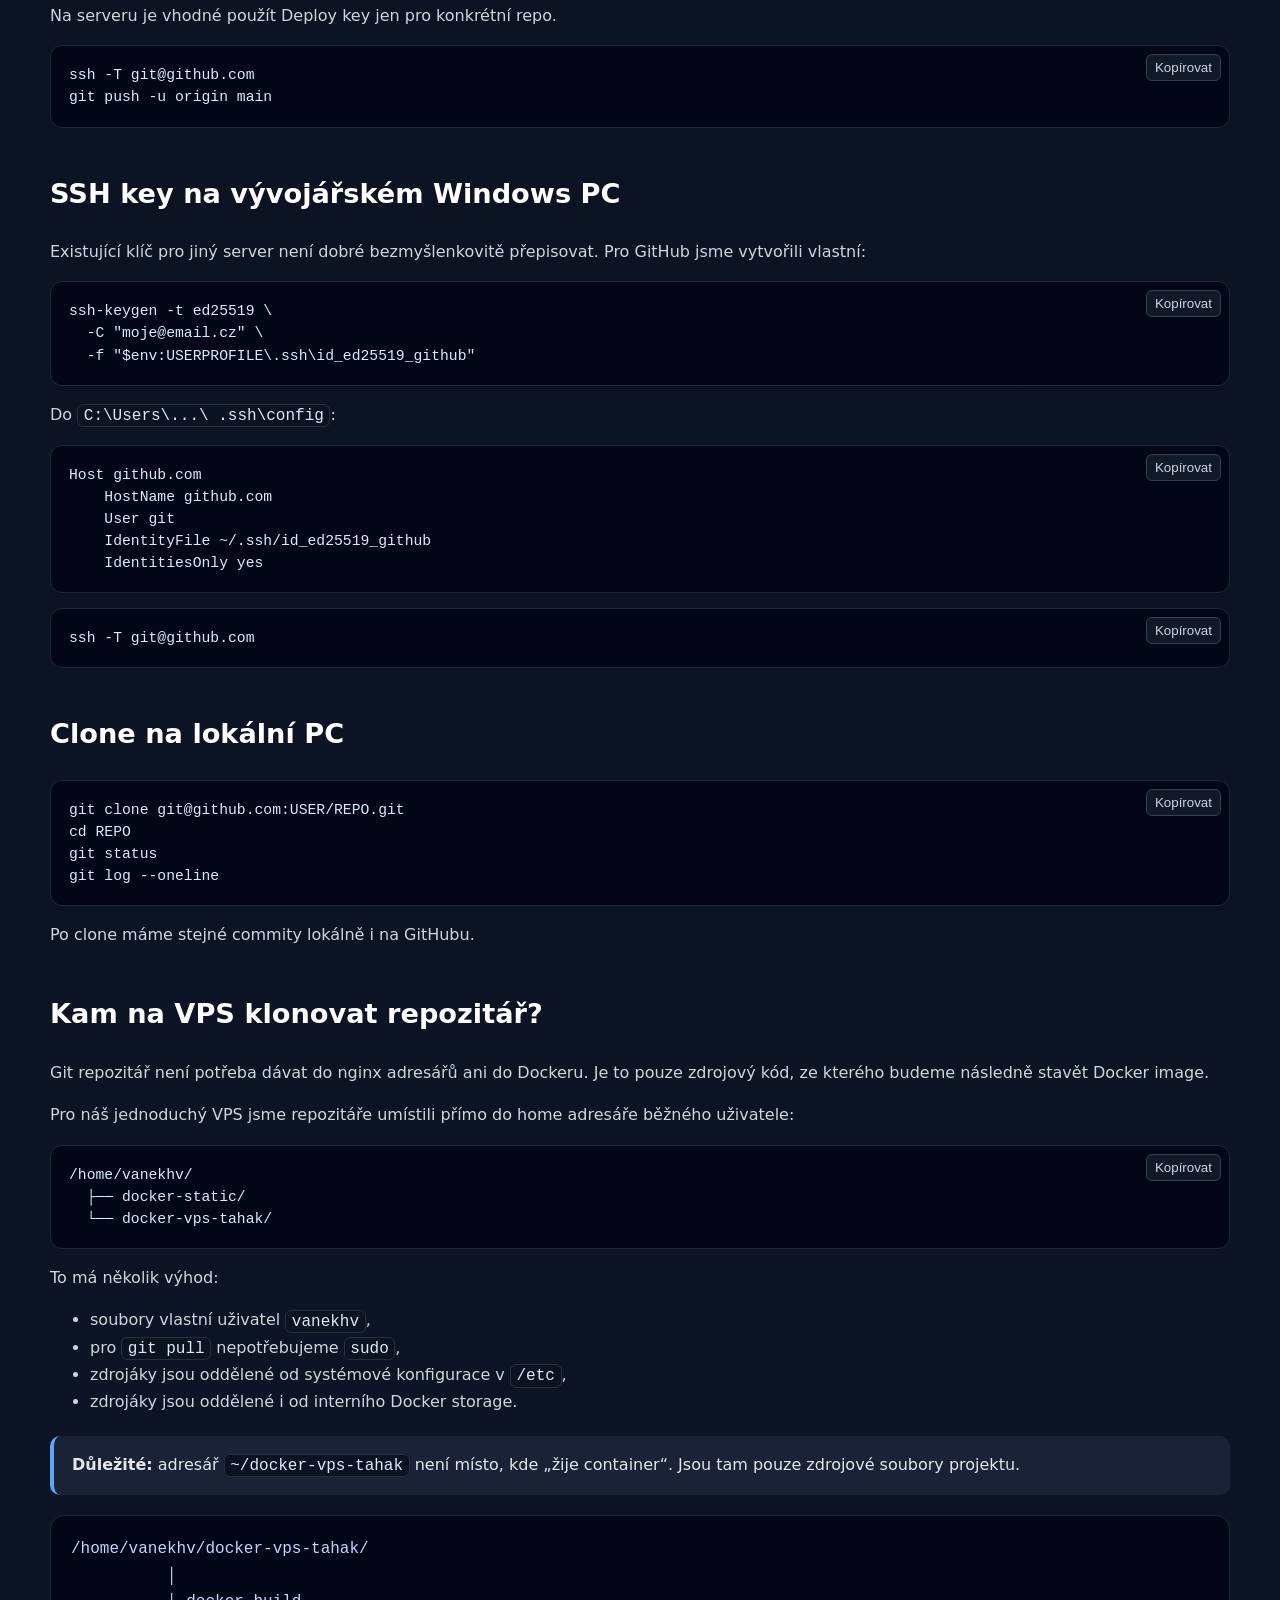
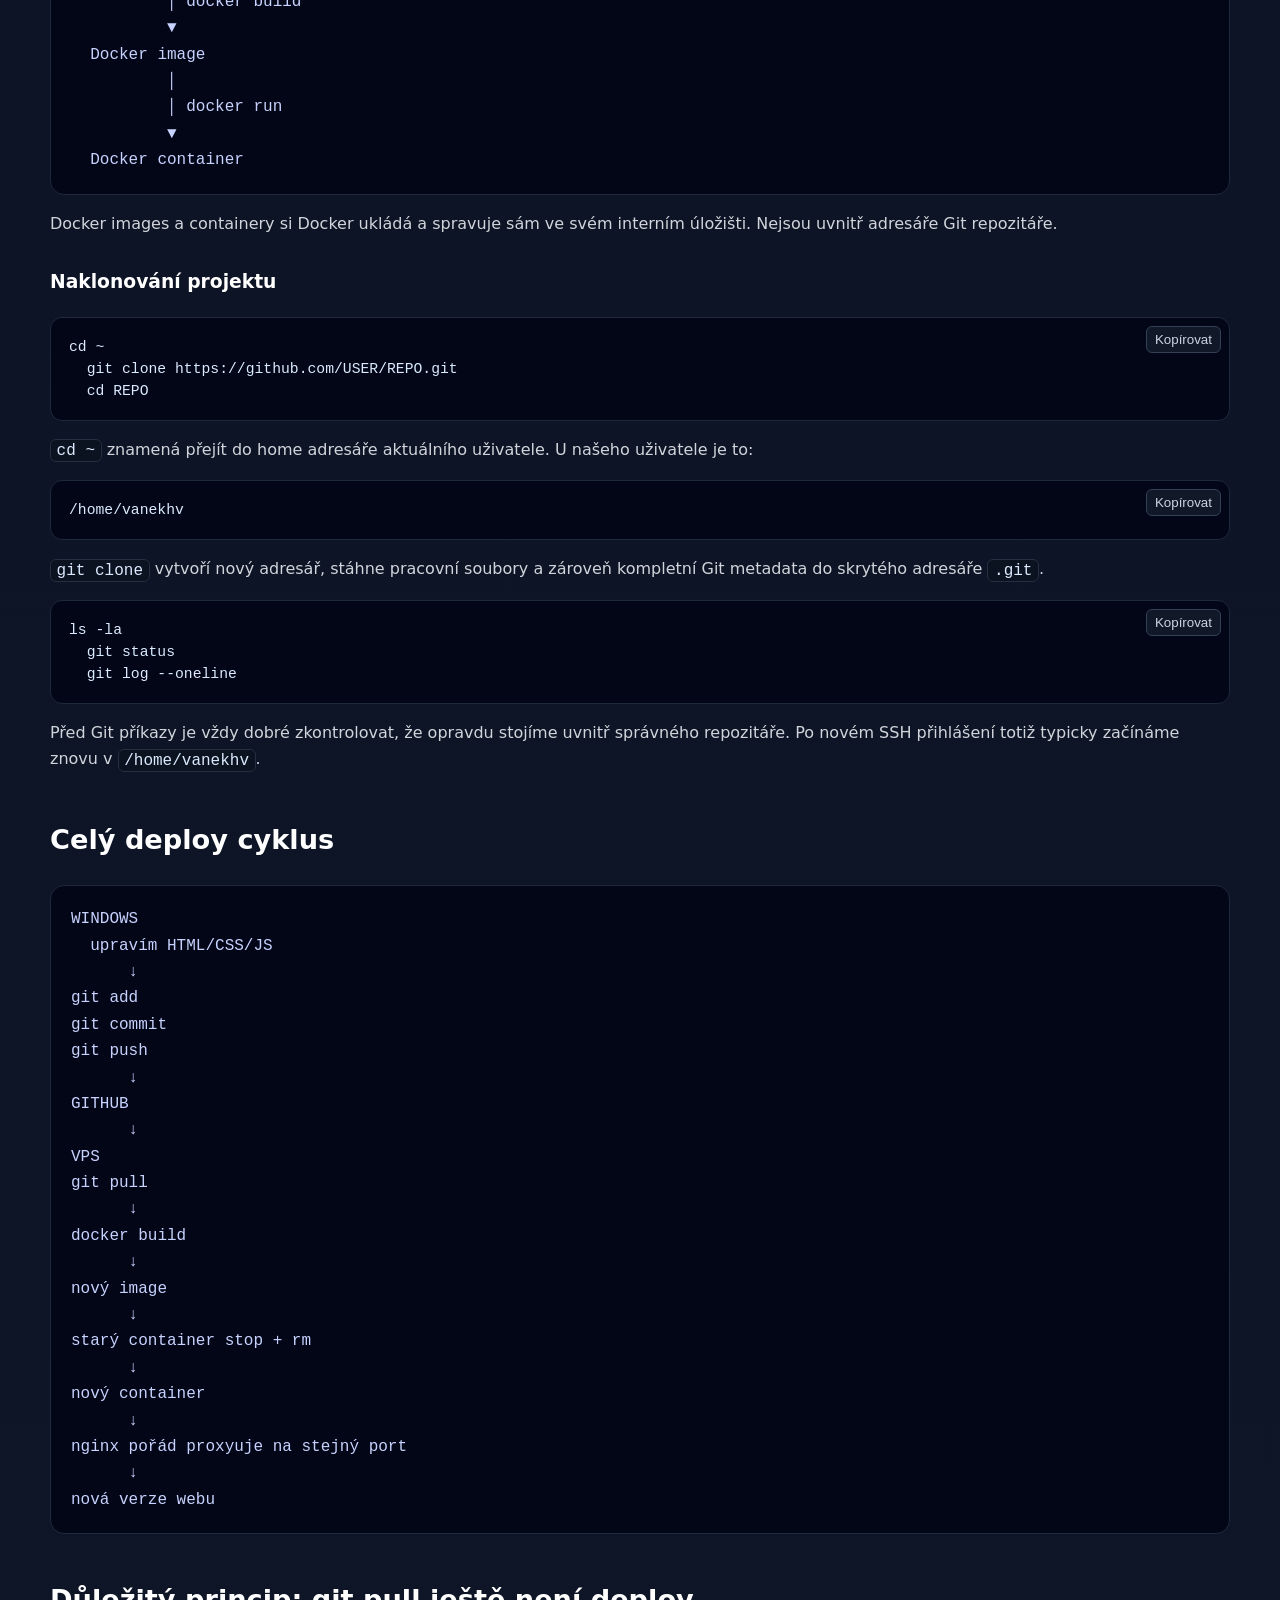
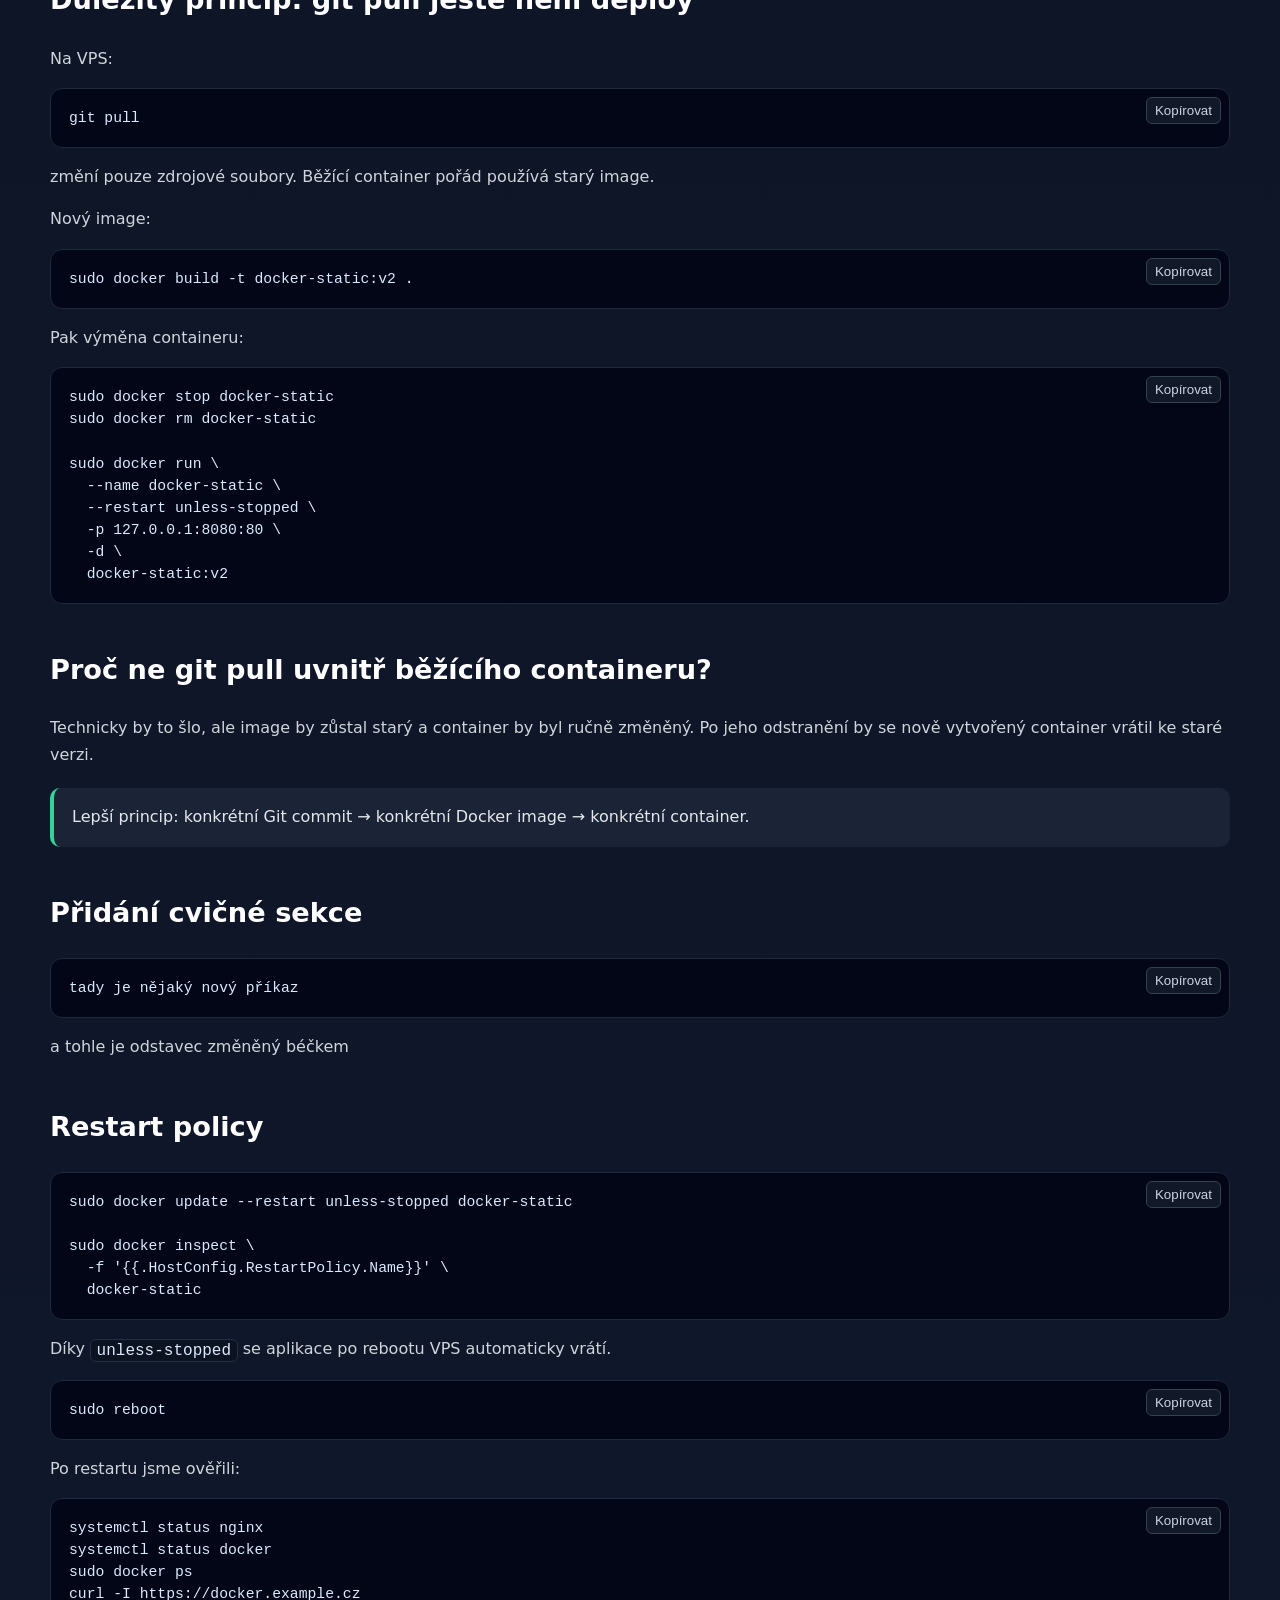
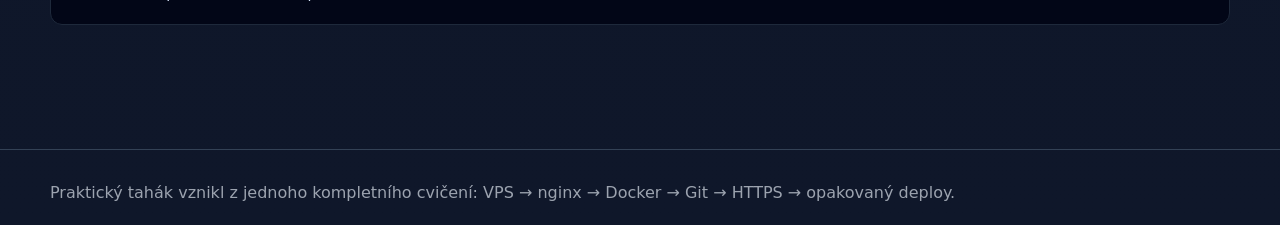
==== commit 7f3ccc14: "Uprava od vyvojare B" ====
--- a/site/git-deploy.html
+++ b/site/git-deploy.html
@@ -242,7 +242,7 @@
   <h2>Přidání cvičné sekce</h2>
   <pre><code>tady je nějaký nový příkaz</code></pre>
   <p>
-    Tohle je jen přidaný odstavec kvůli cvičení s gitem
+    a tohle je odstavec změněný béčkem
   </p>
 
 </section>
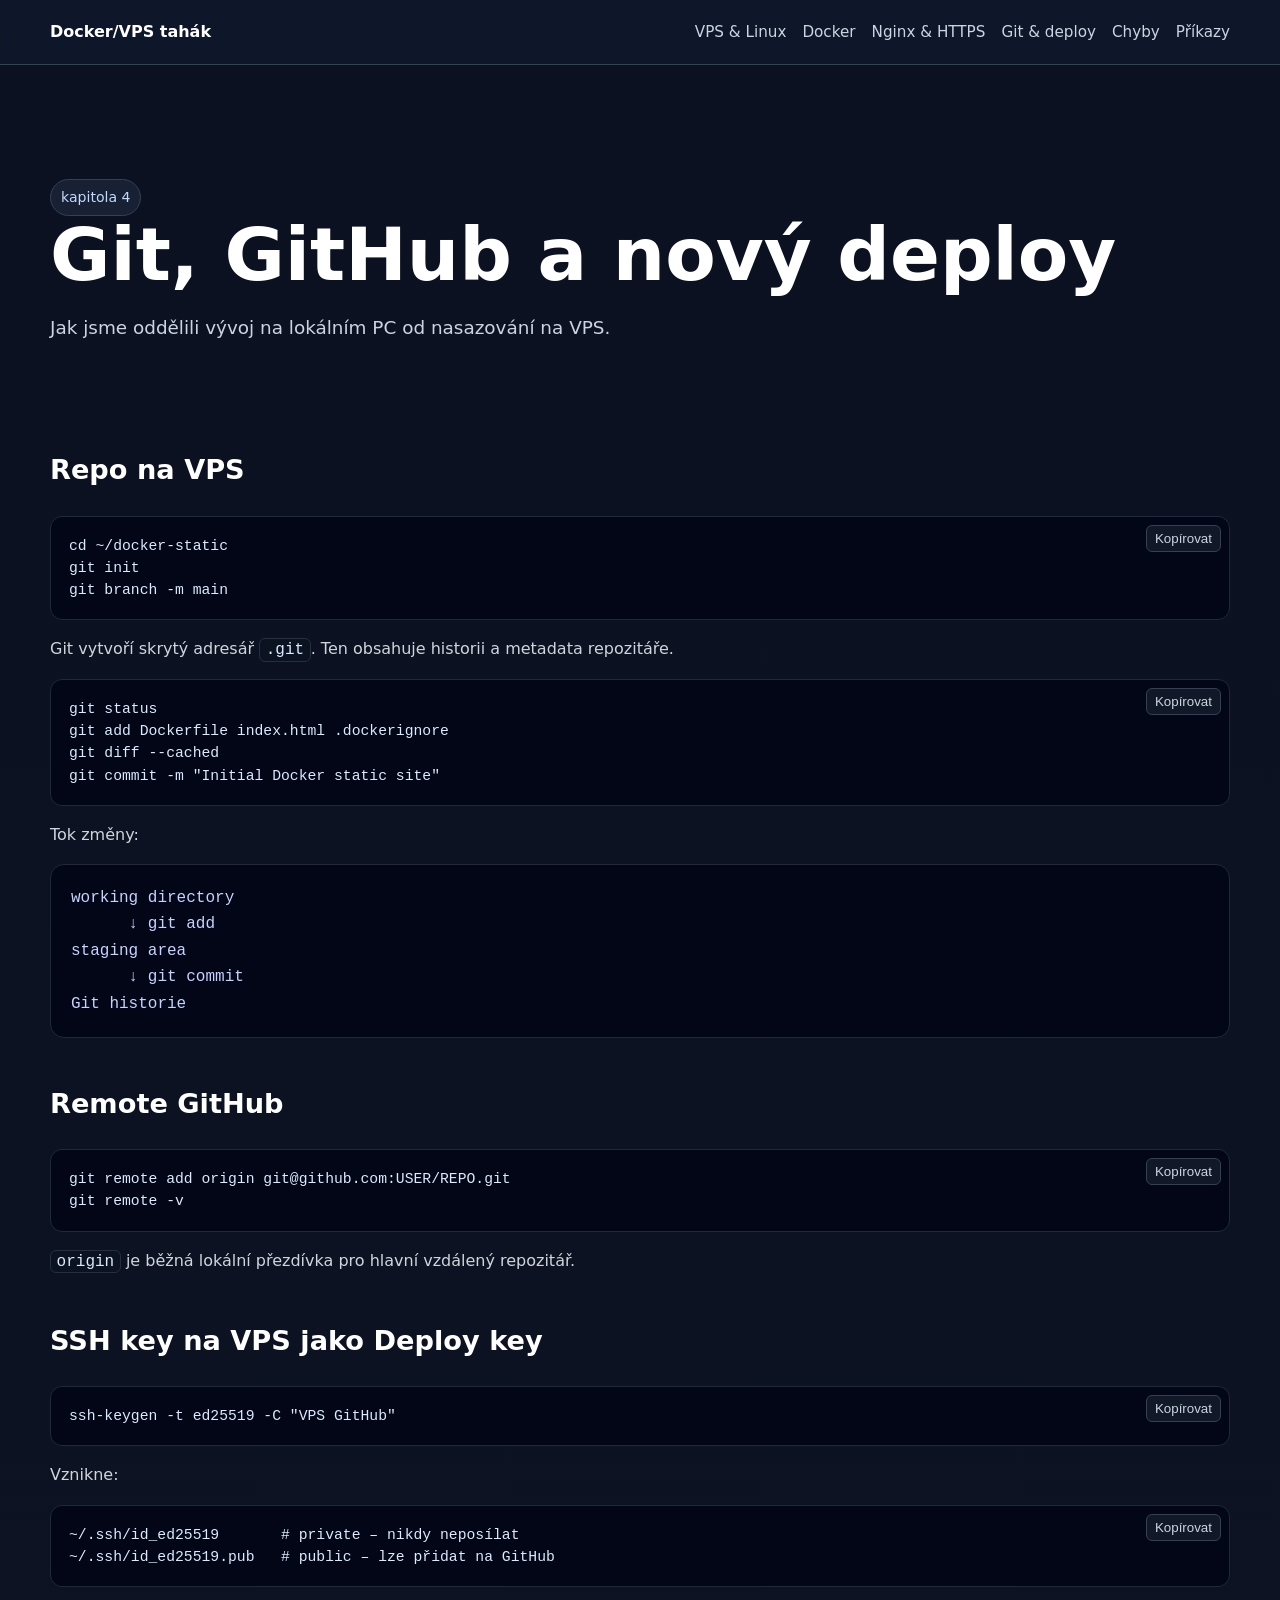
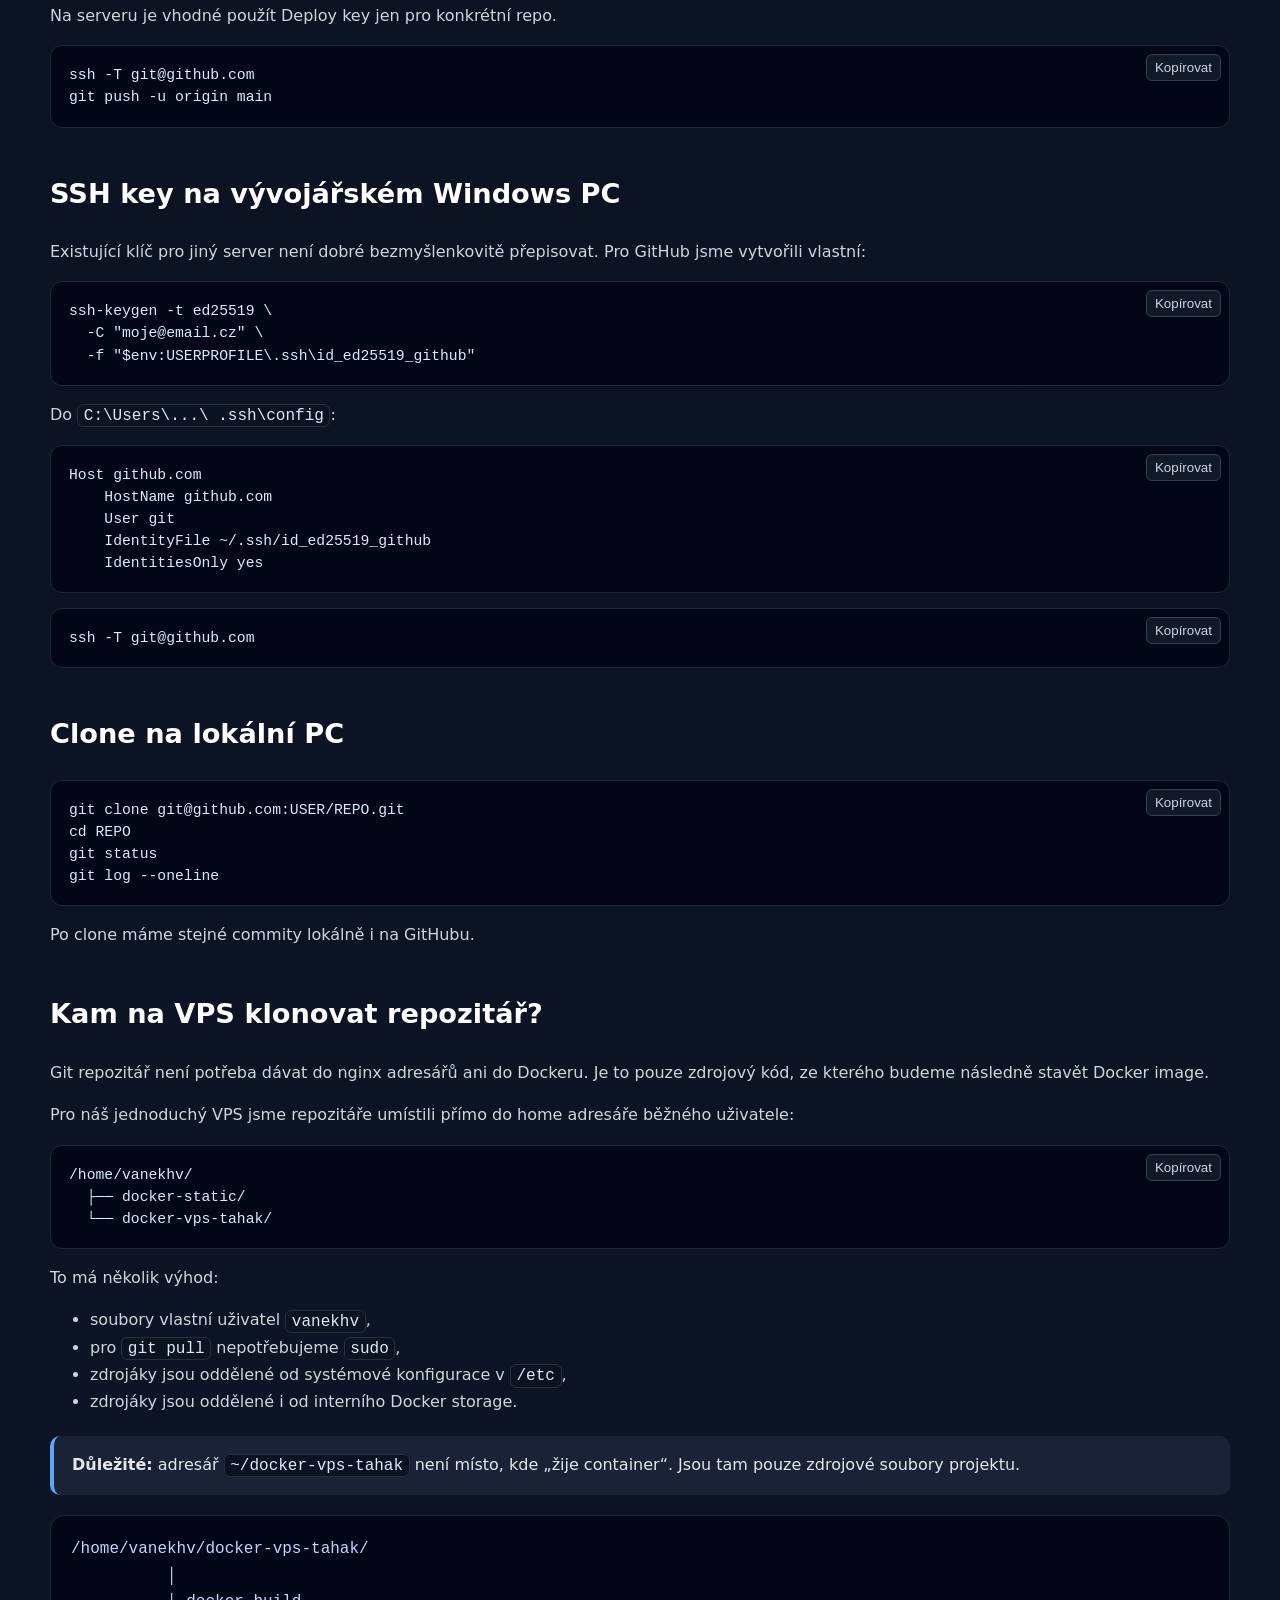
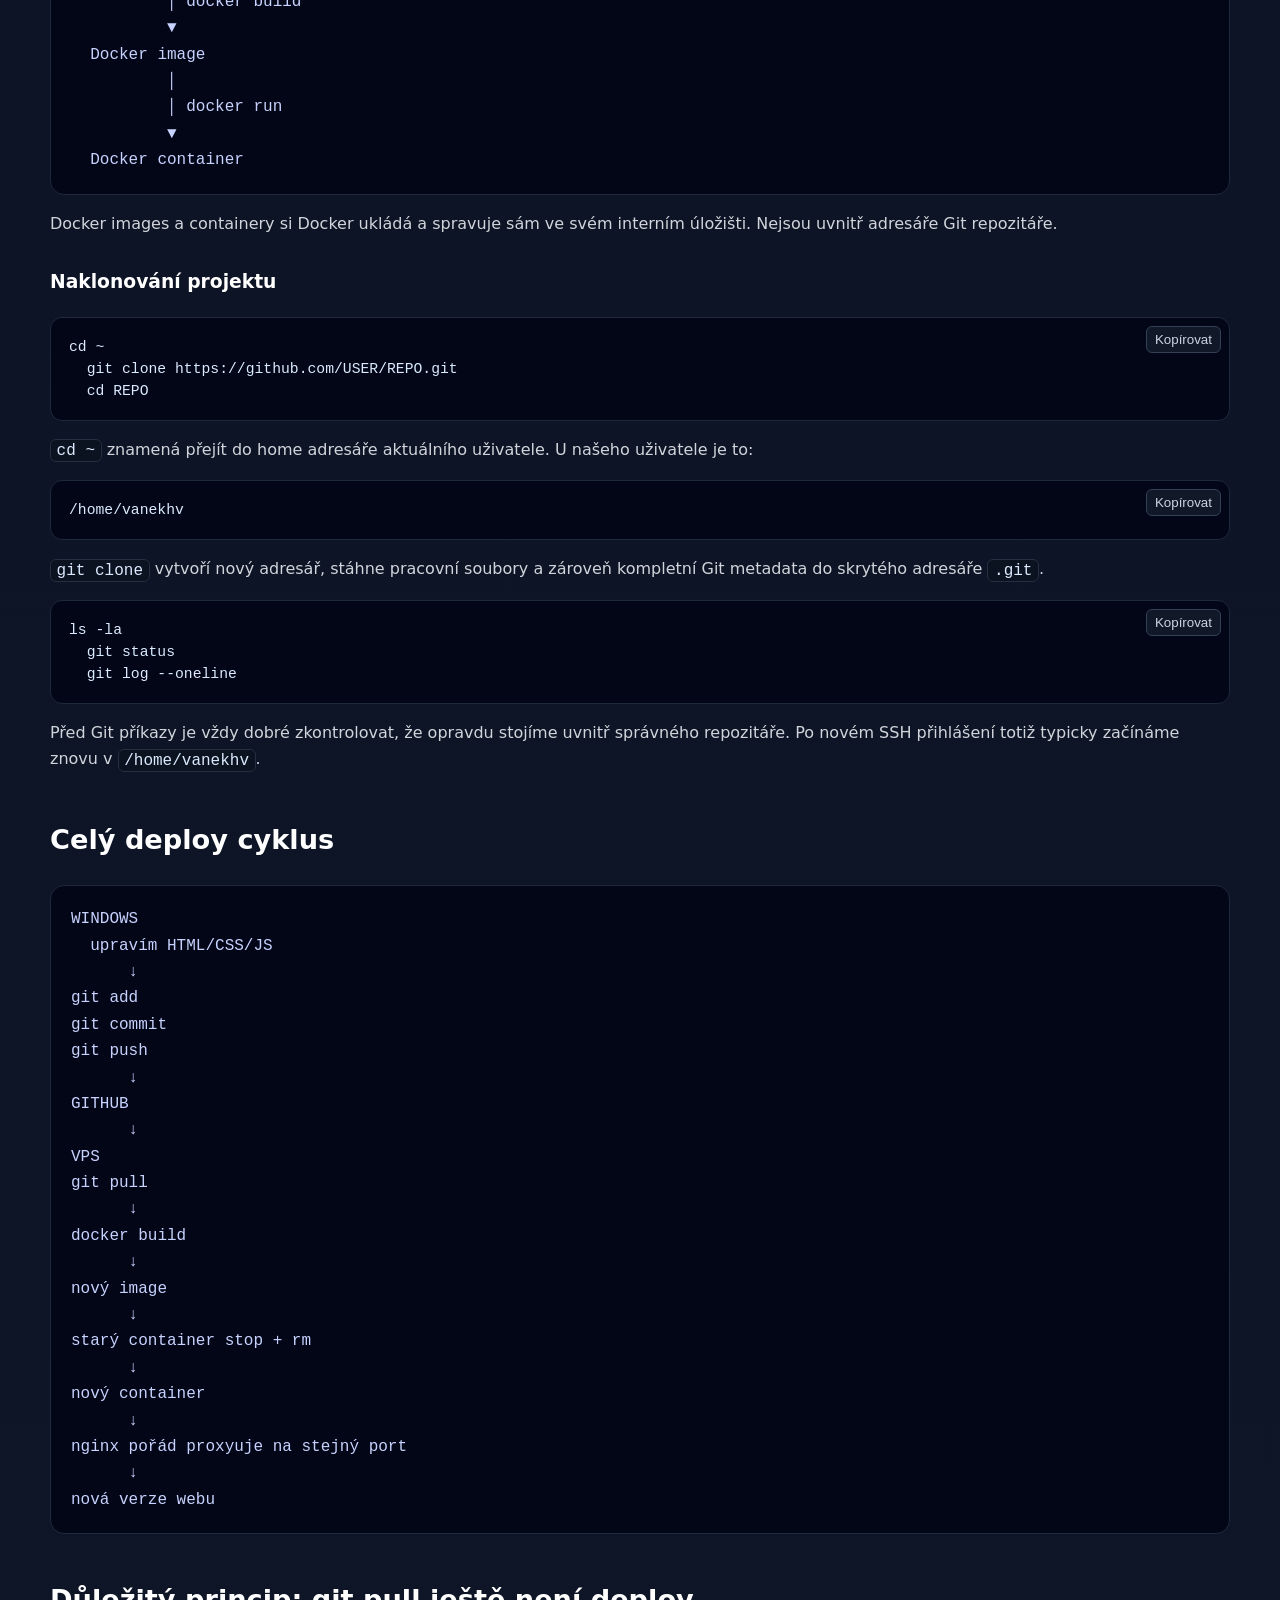
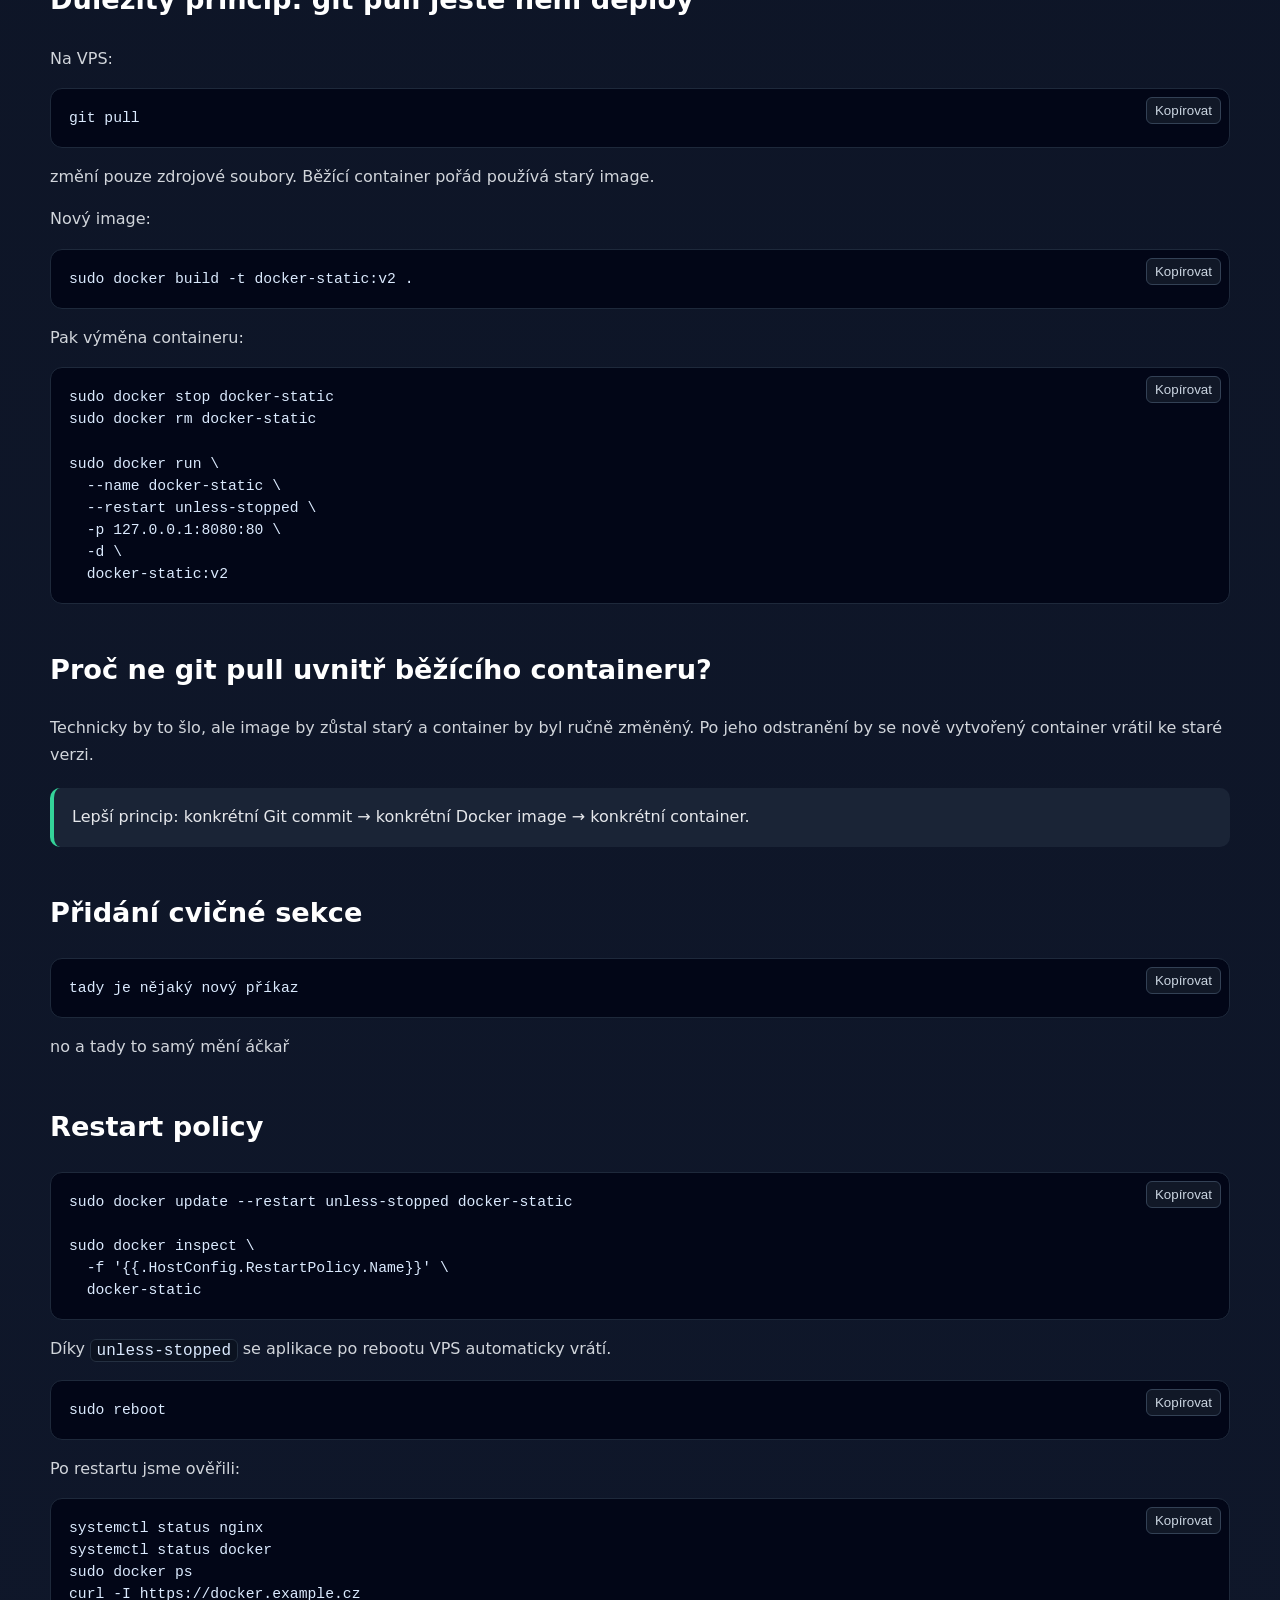
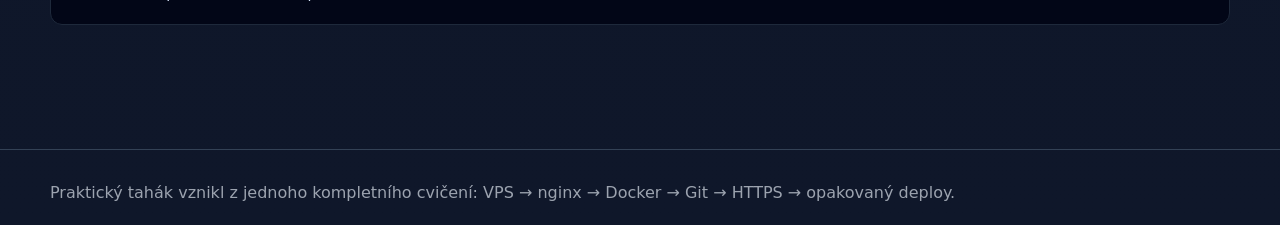
==== commit 2c45dea5: "Uprava od vyvojare A" ====
--- a/site/git-deploy.html
+++ b/site/git-deploy.html
@@ -242,7 +242,7 @@
   <h2>Přidání cvičné sekce</h2>
   <pre><code>tady je nějaký nový příkaz</code></pre>
   <p>
-    a tohle je odstavec změněný béčkem
+    no a tady to samý mění áčkař
   </p>
 
 </section>
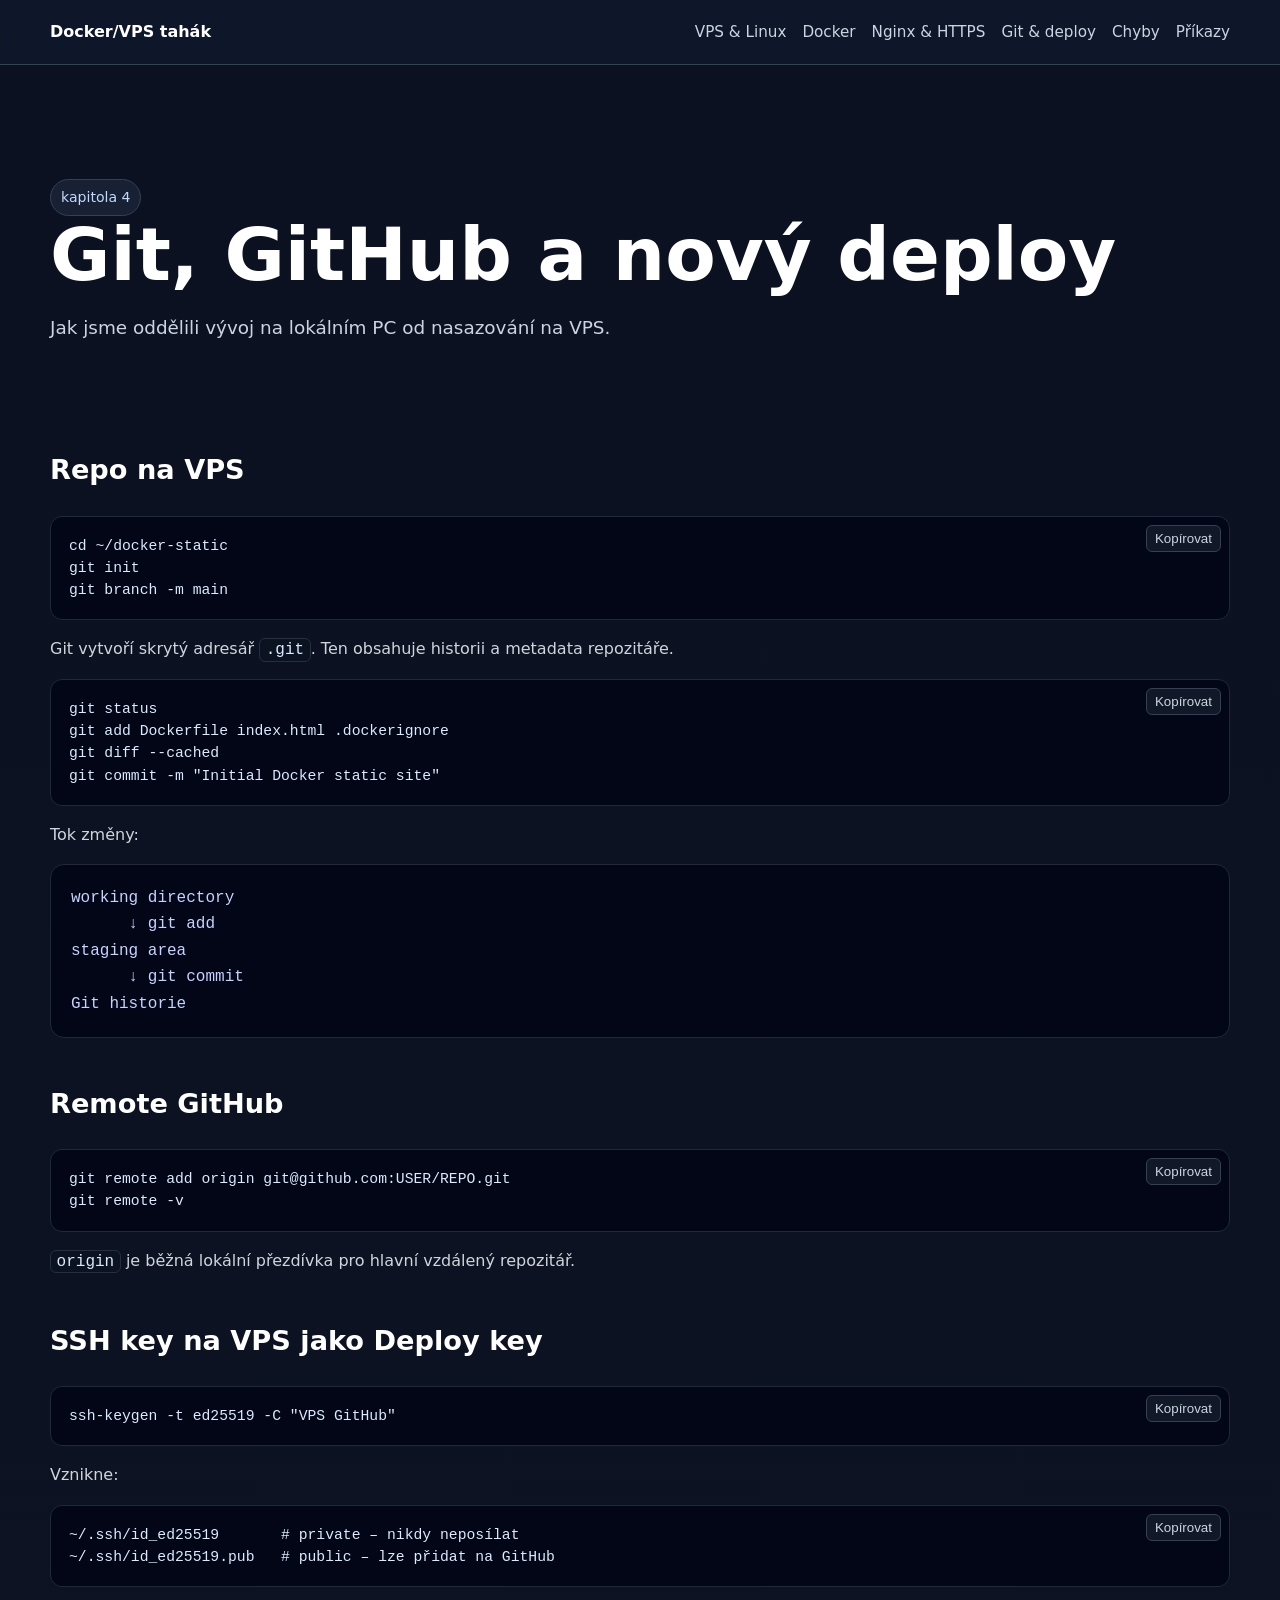
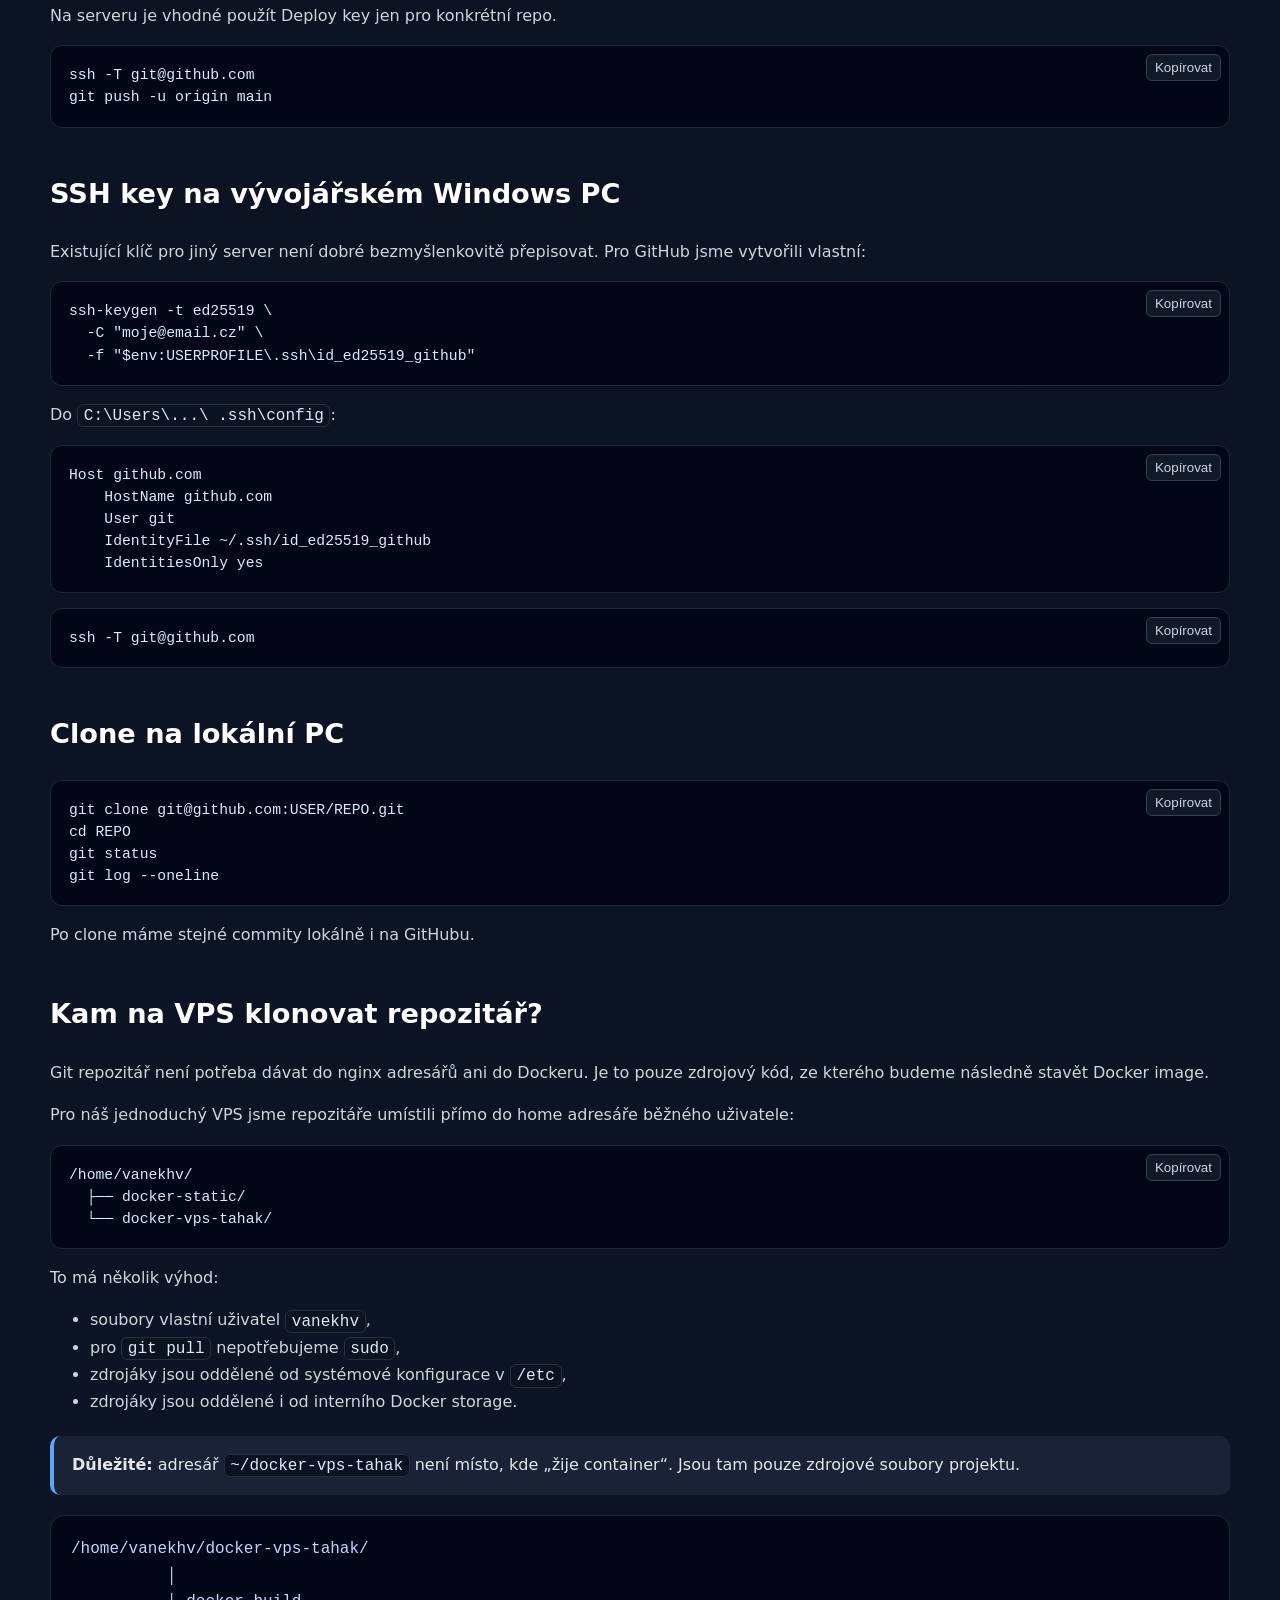
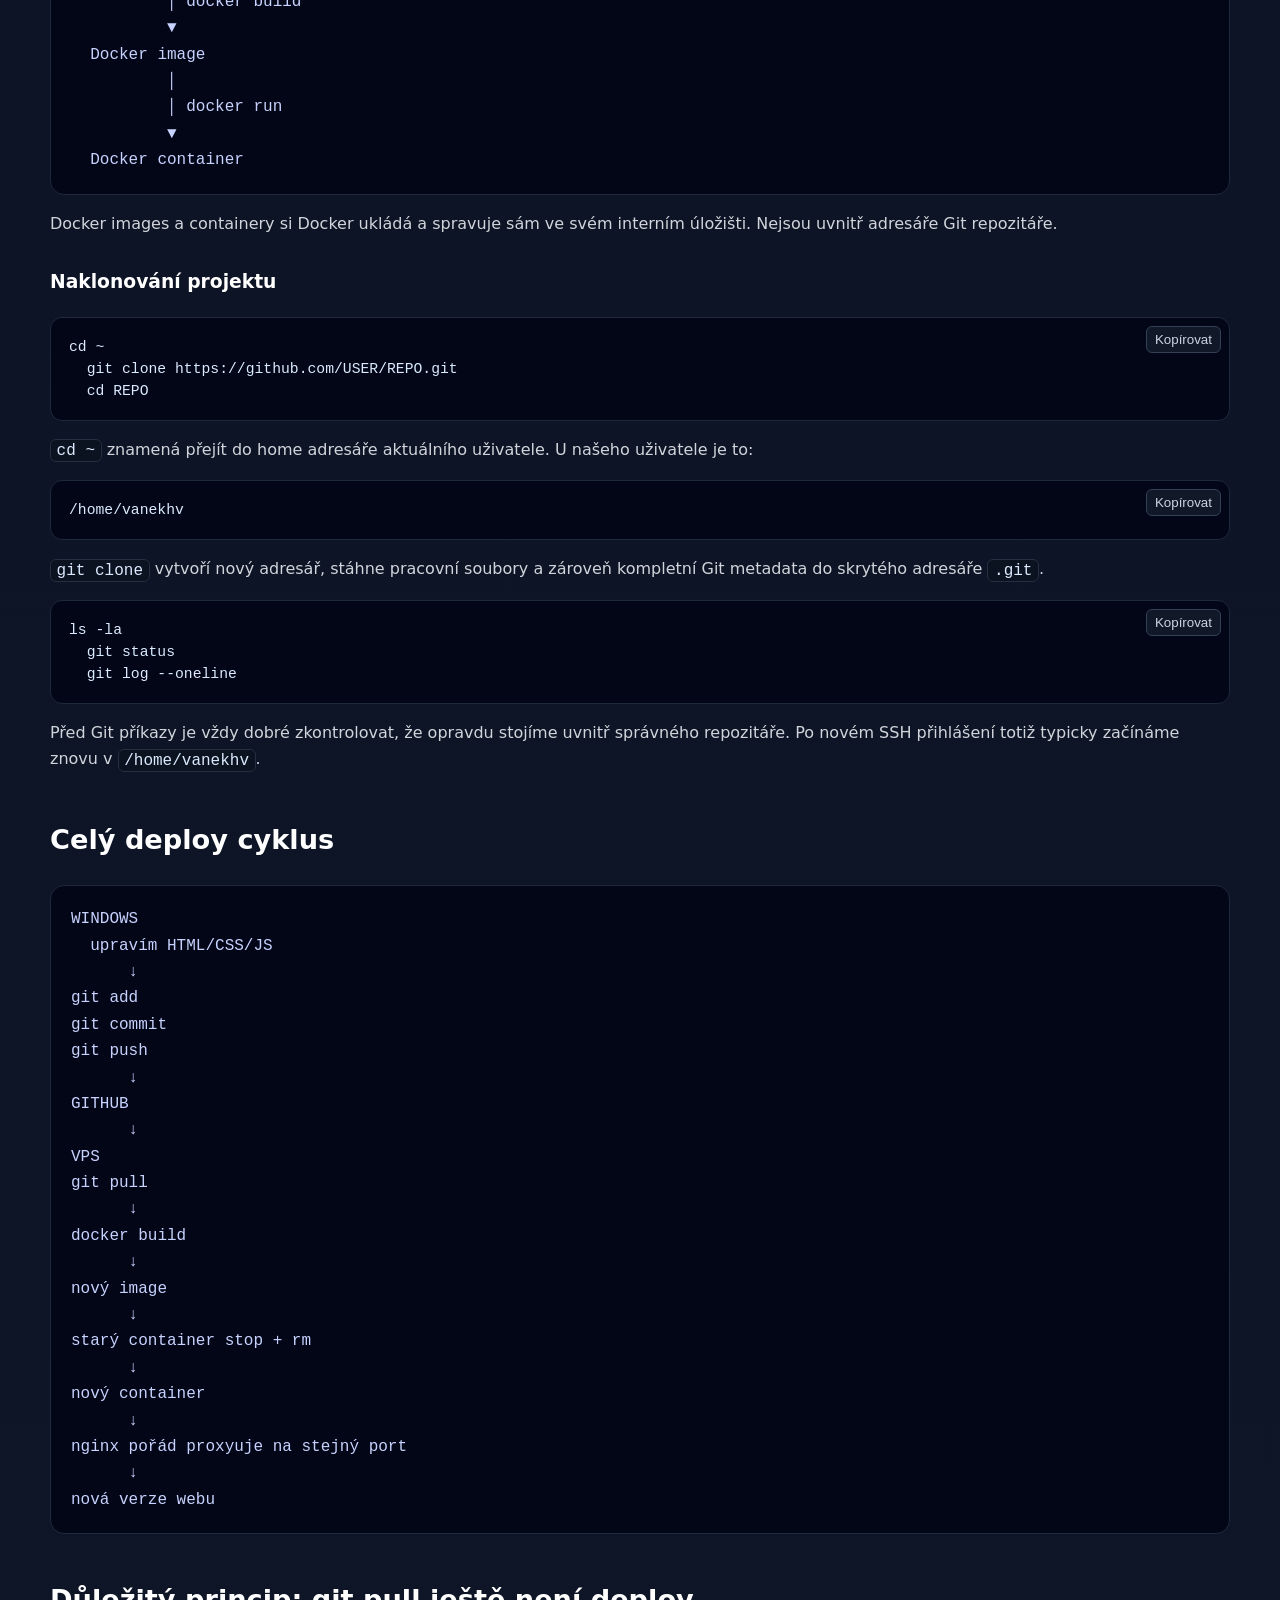
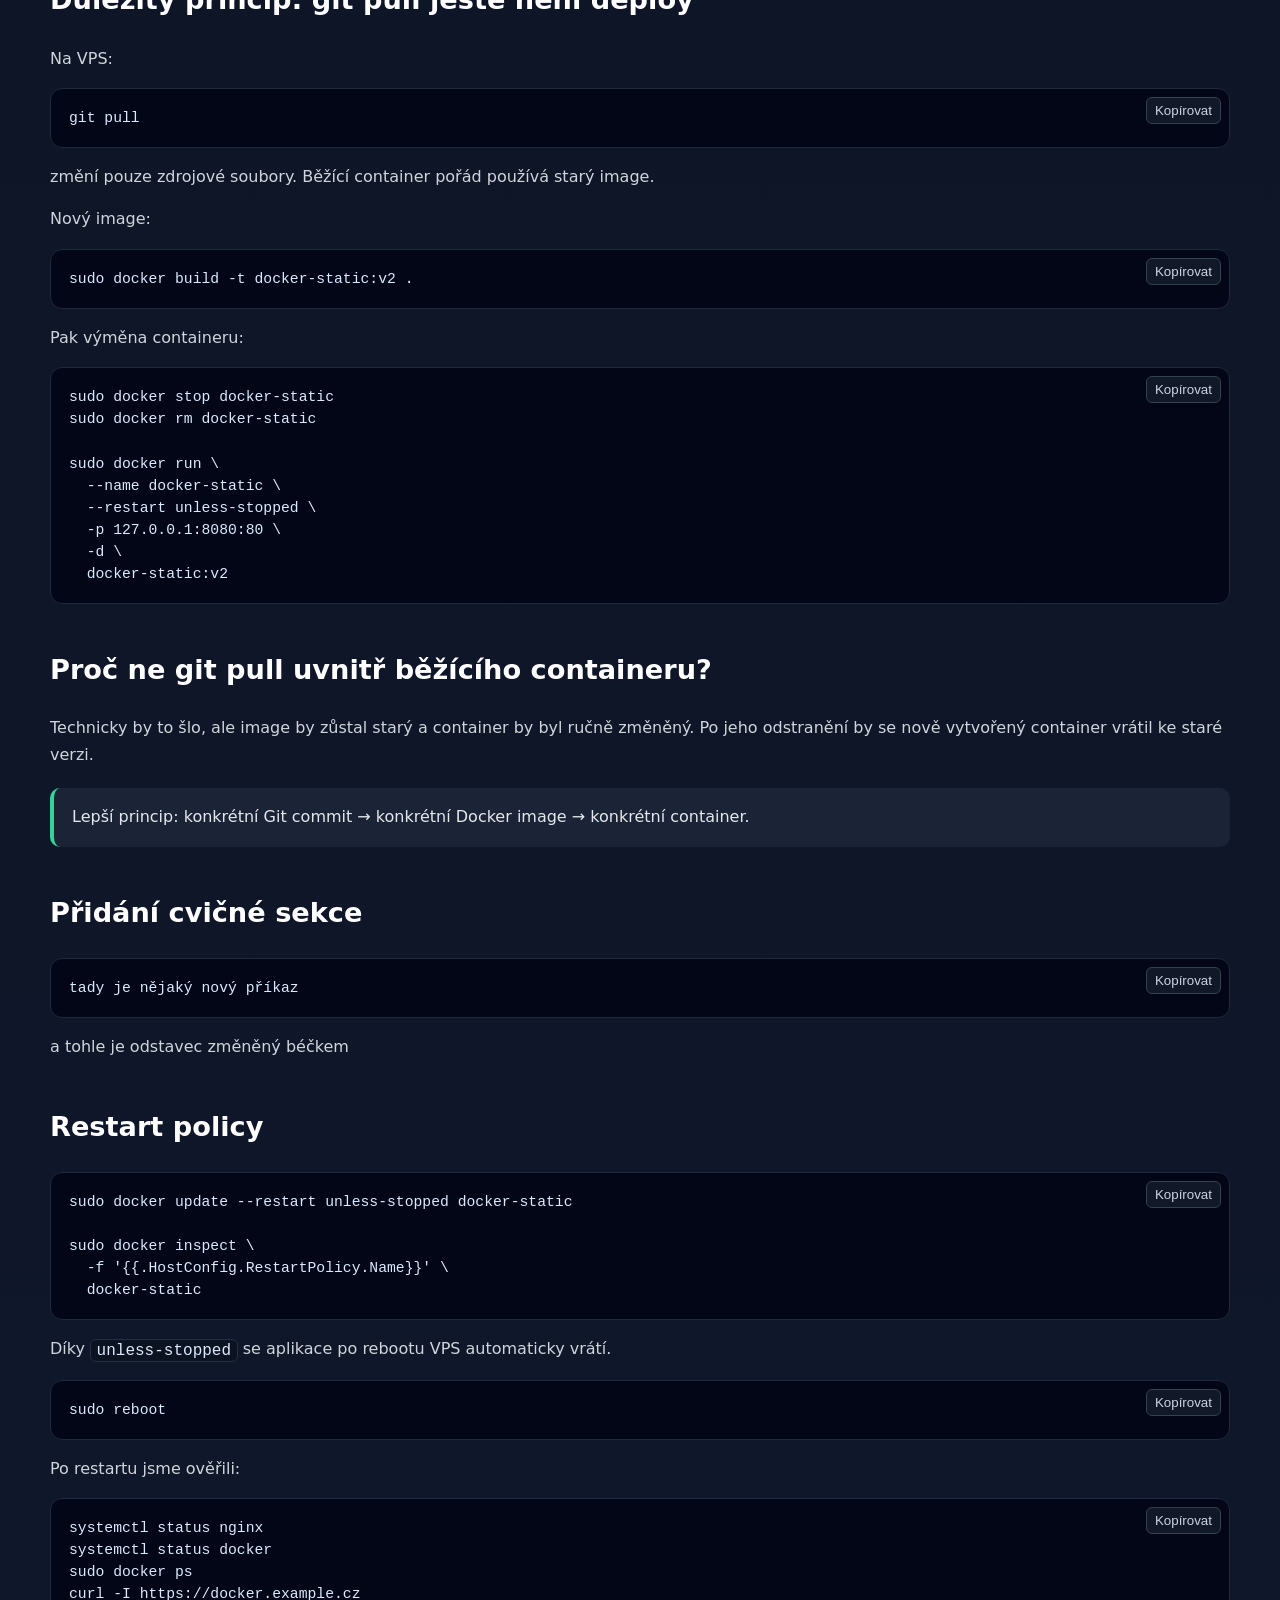
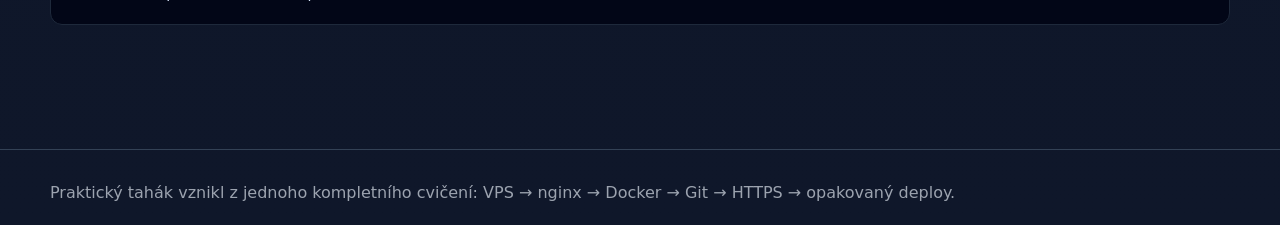
==== commit d1b34365: "Merge pull request #2 from HonzaVanek/feature/conflict-b Uprava od vyvojare B" ====
--- a/site/git-deploy.html
+++ b/site/git-deploy.html
@@ -242,7 +242,7 @@
   <h2>Přidání cvičné sekce</h2>
   <pre><code>tady je nějaký nový příkaz</code></pre>
   <p>
-    no a tady to samý mění áčkař
+    a tohle je odstavec změněný béčkem
   </p>
 
 </section>
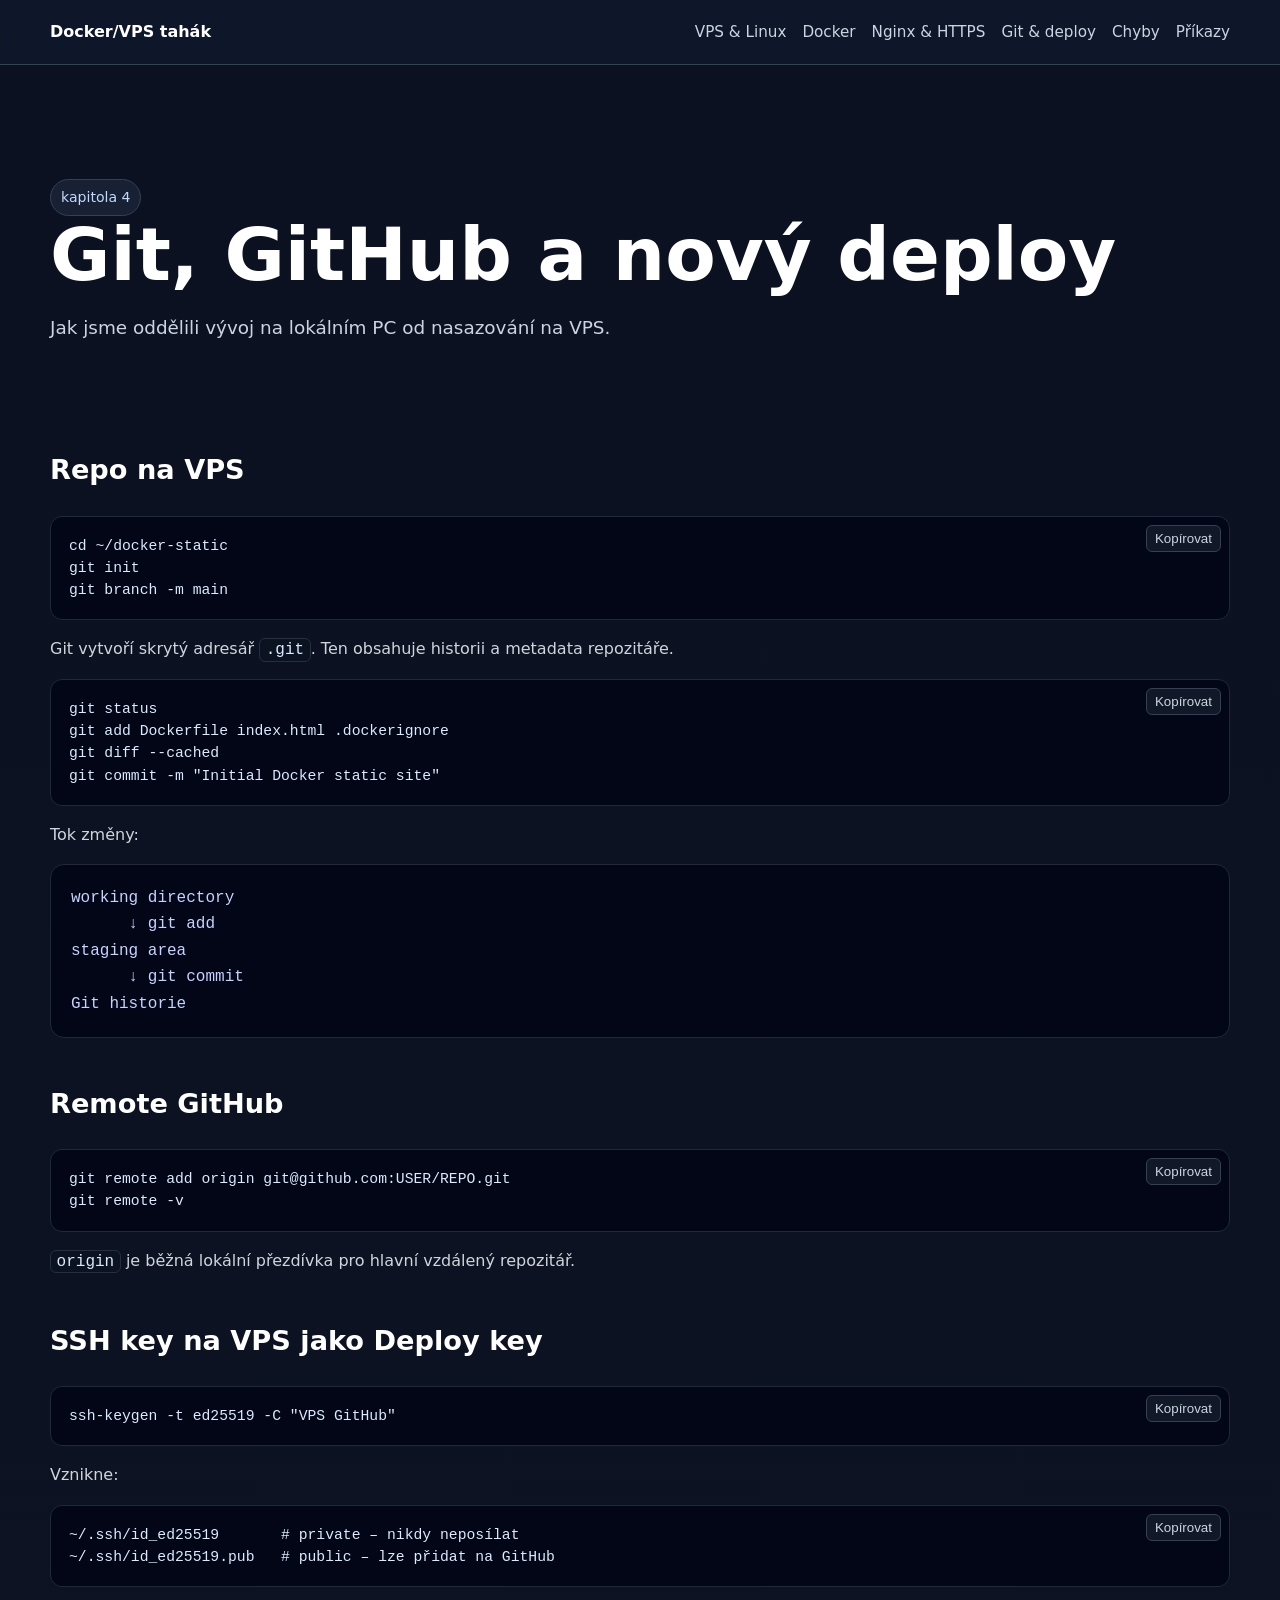
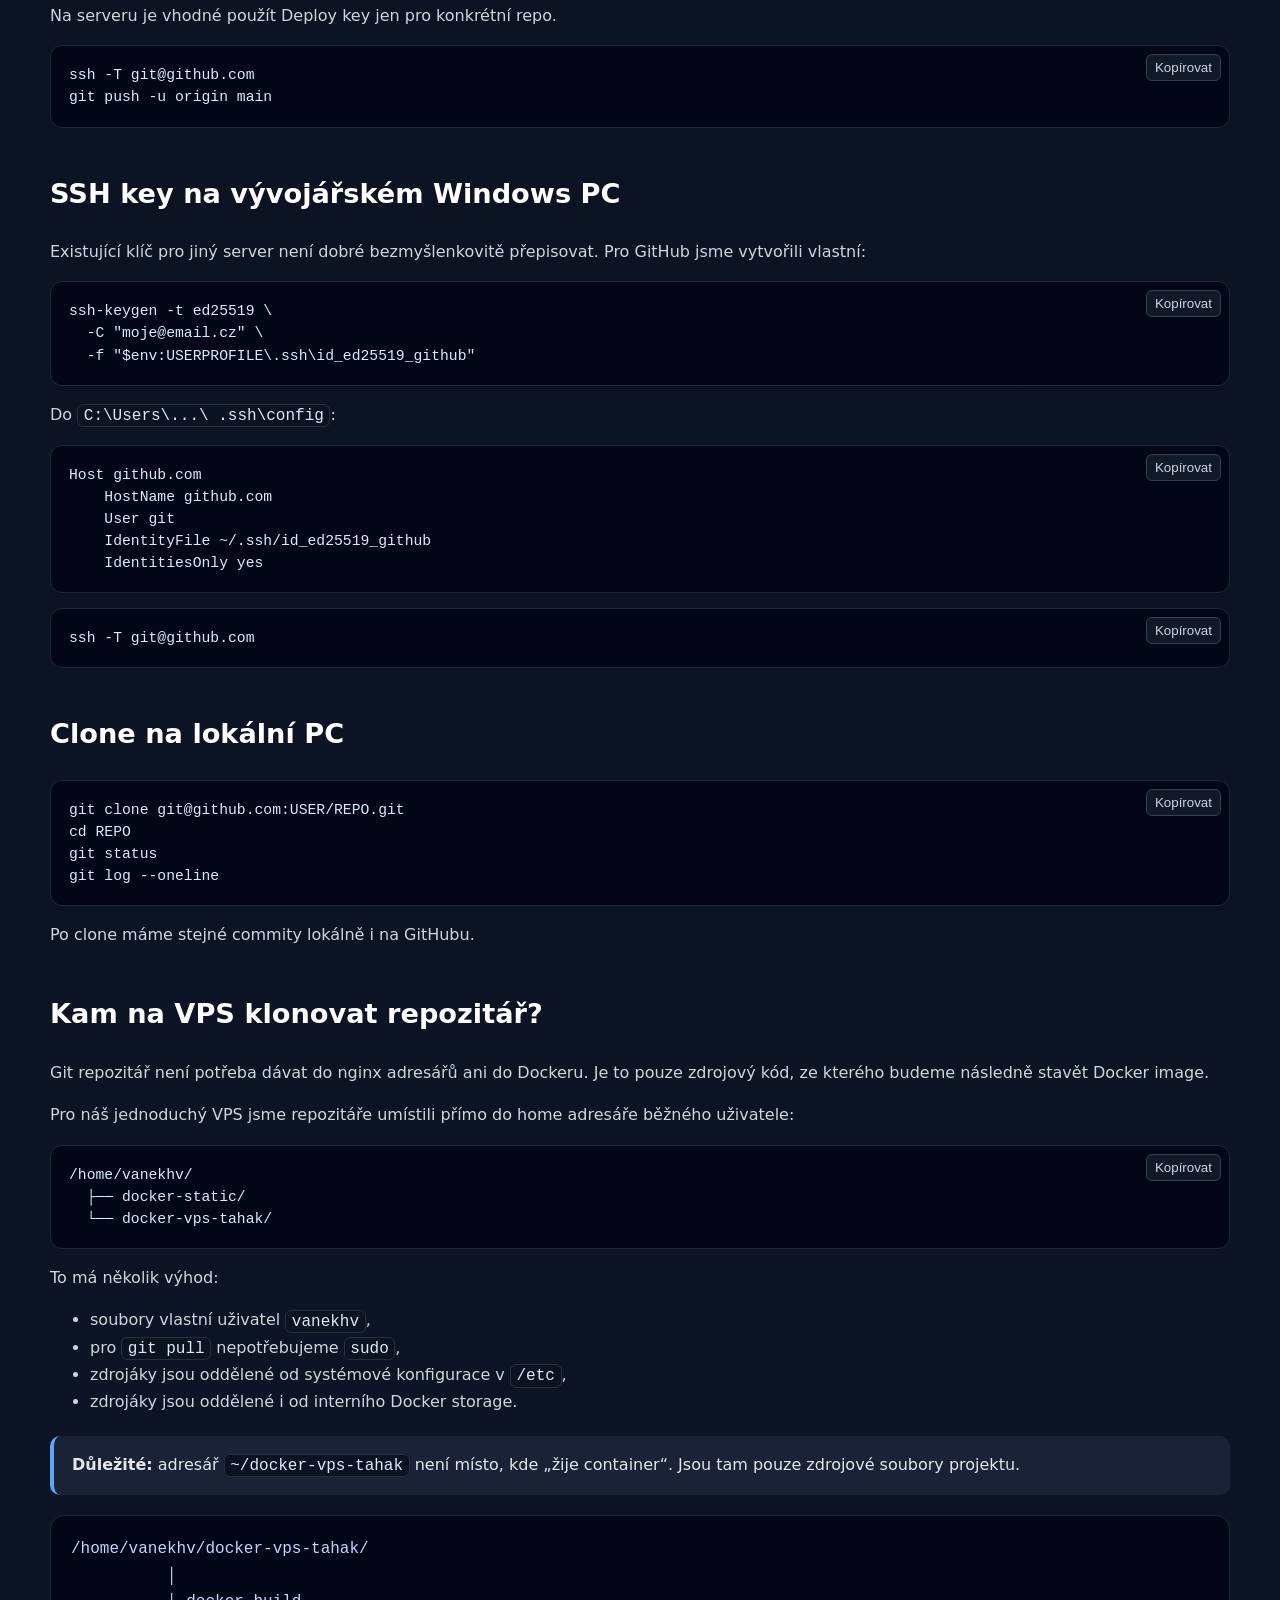
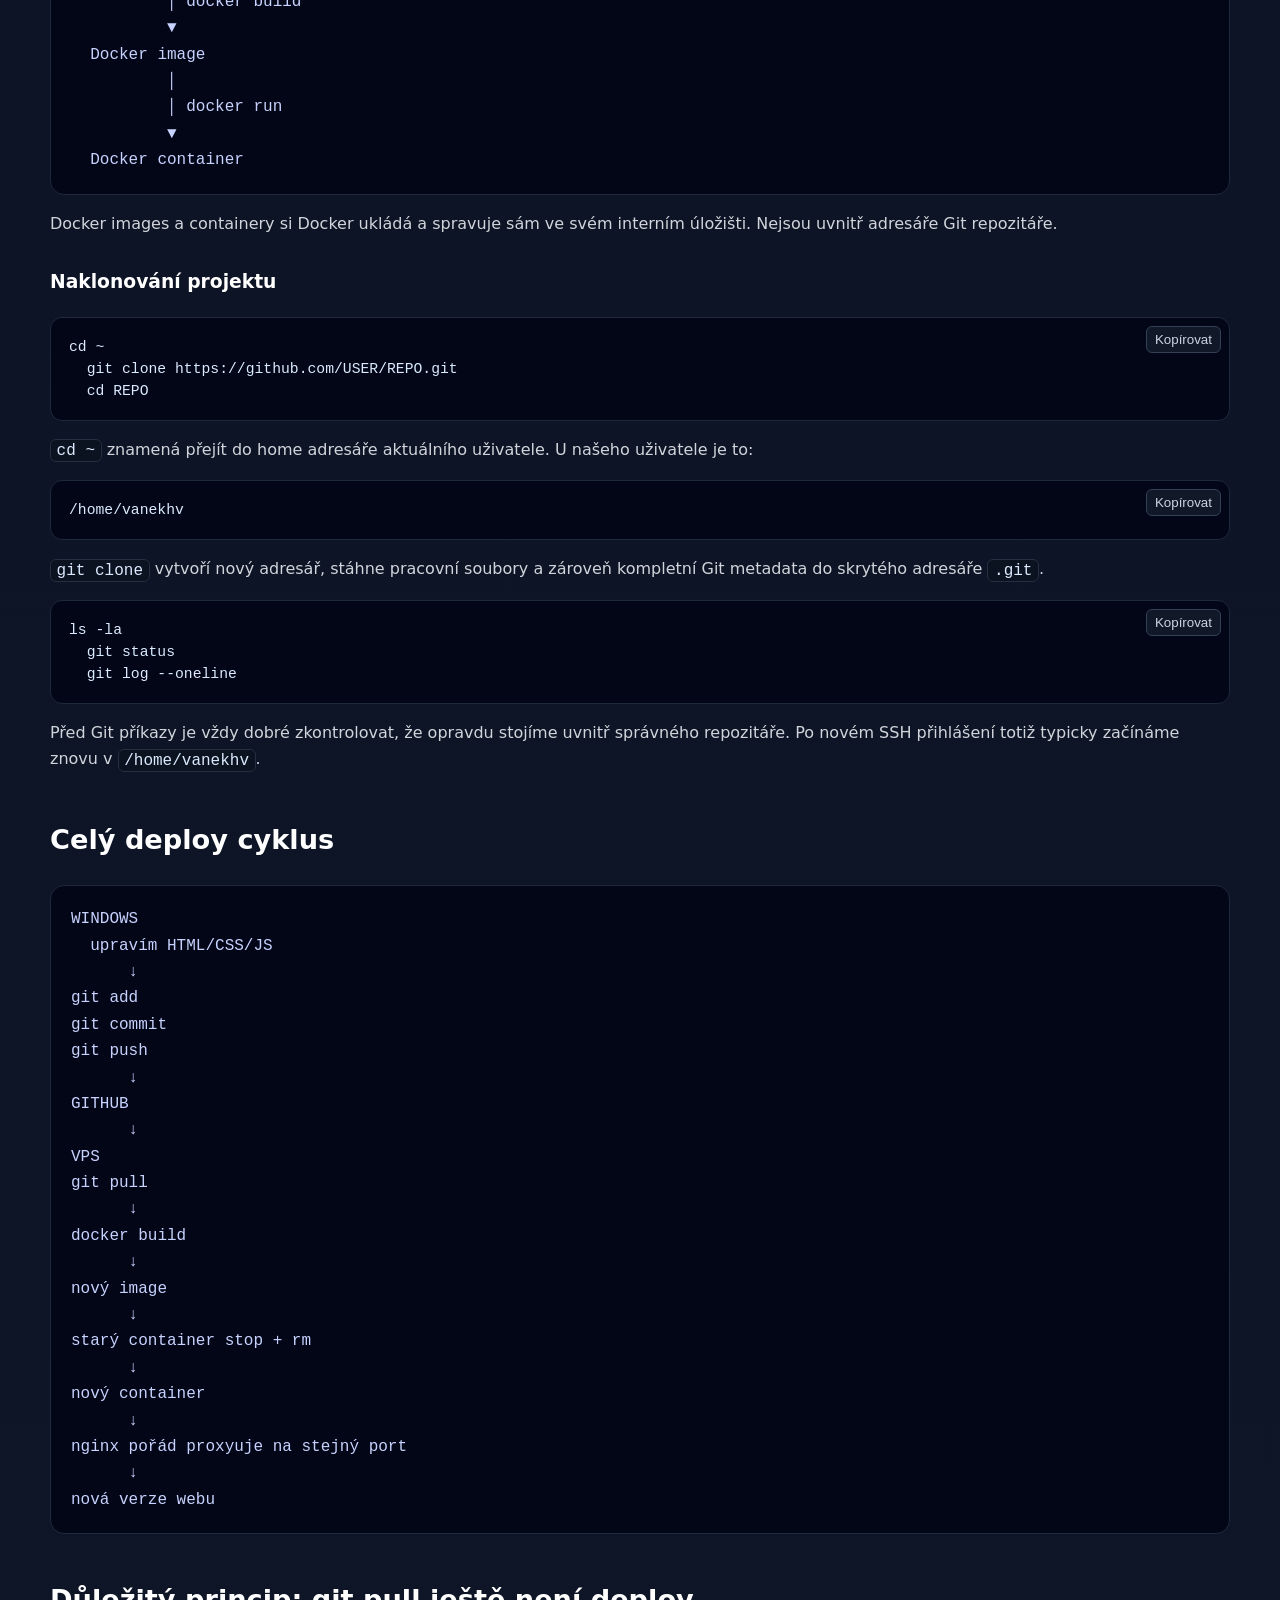
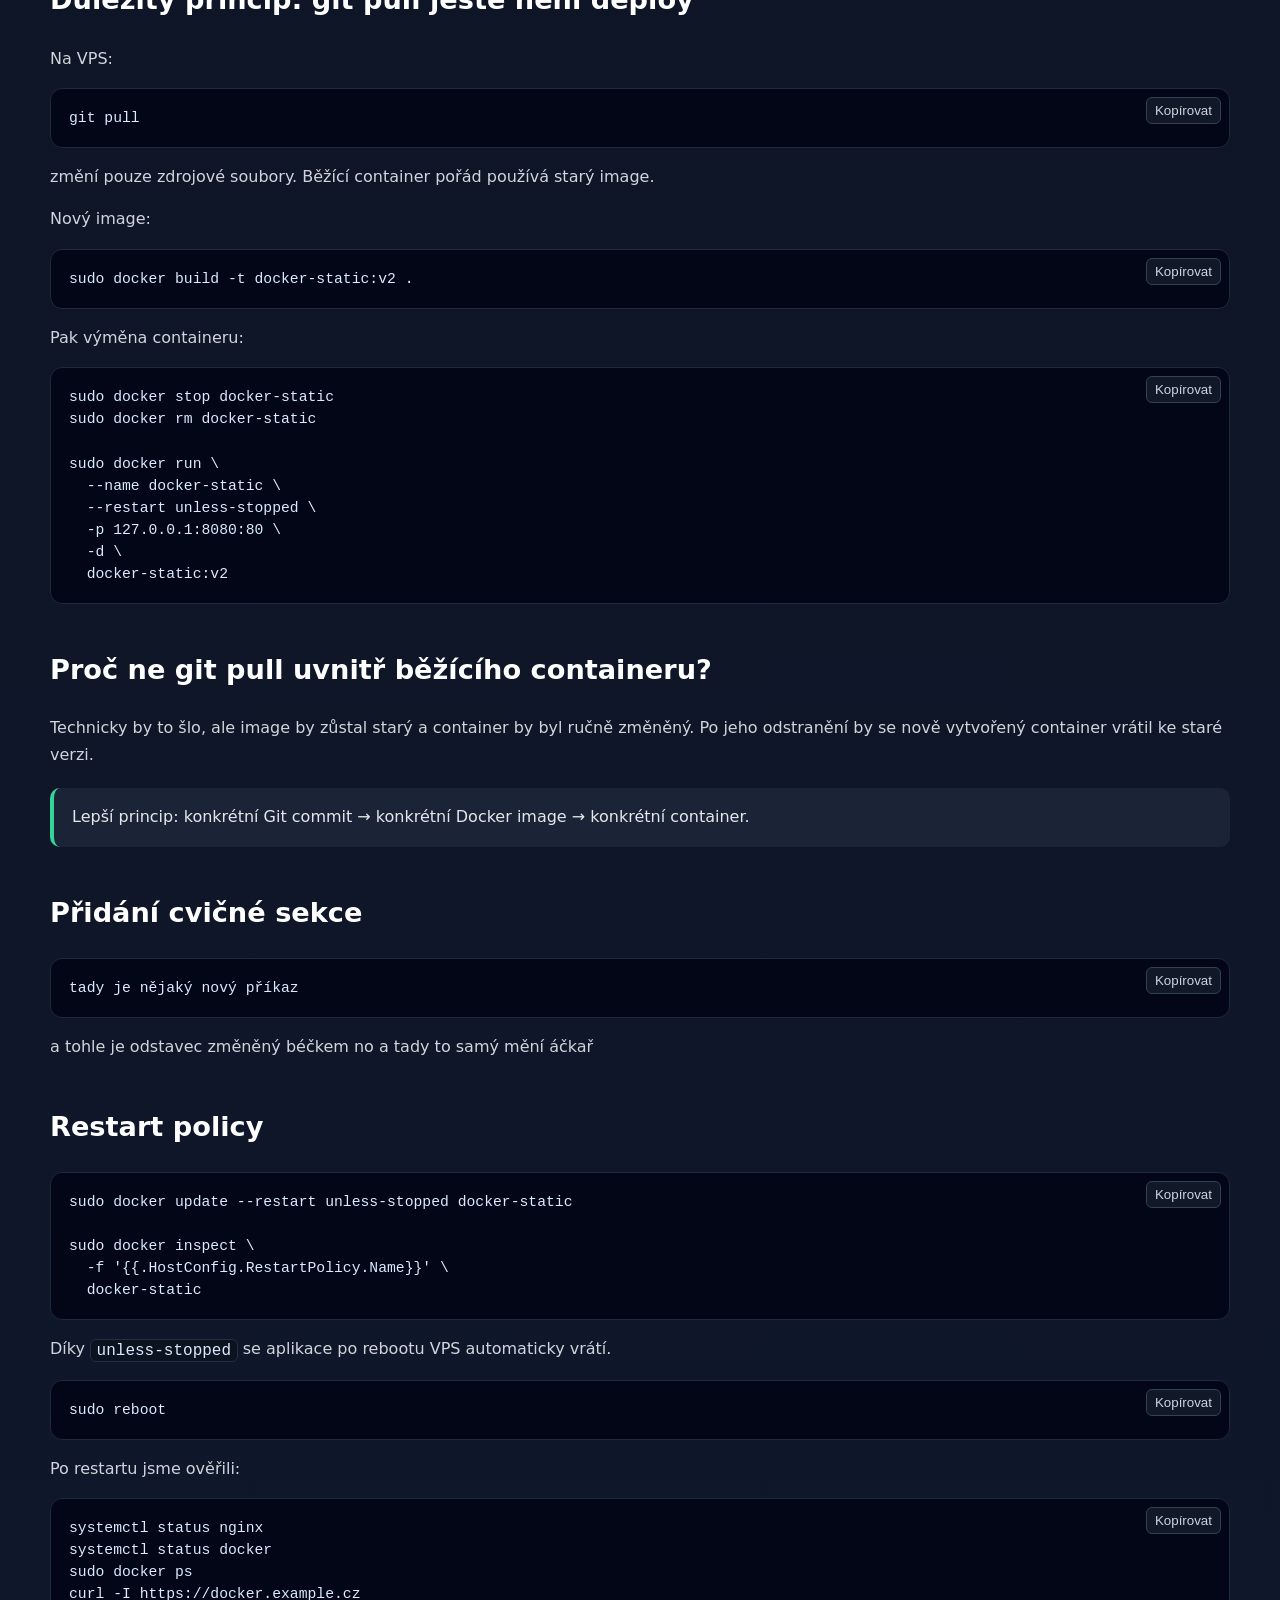
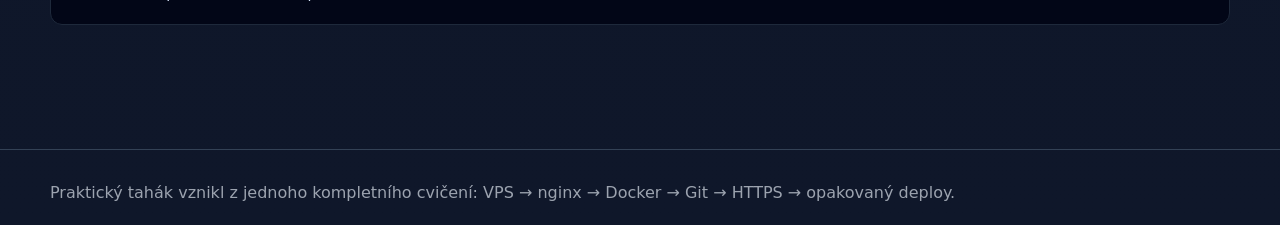
==== commit 125d0169: "Merge origin/main into feature/conflict-a" ====
--- a/site/git-deploy.html
+++ b/site/git-deploy.html
@@ -243,6 +243,7 @@
   <pre><code>tady je nějaký nový příkaz</code></pre>
   <p>
     a tohle je odstavec změněný béčkem
+    no a tady to samý mění áčkař
   </p>
 
 </section>
